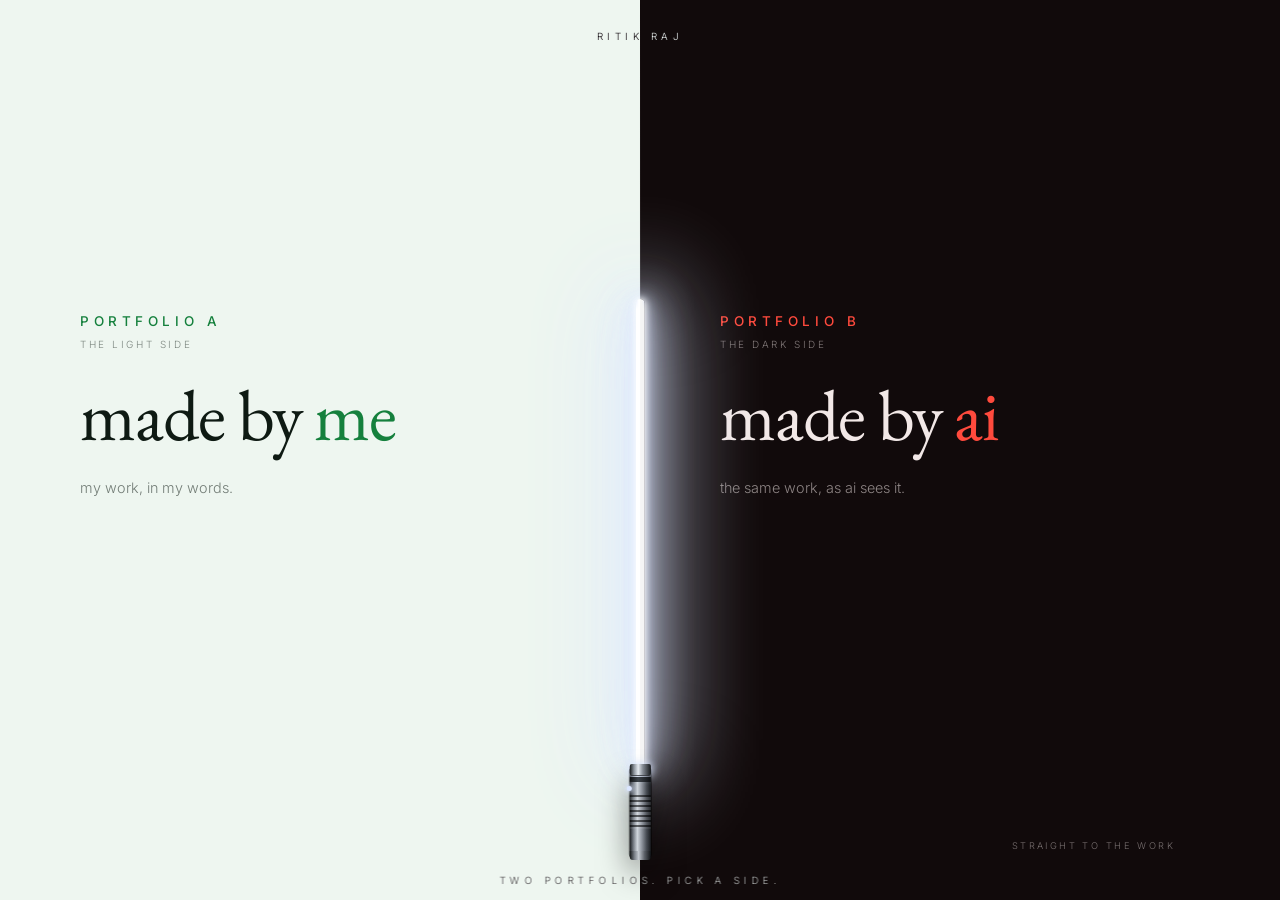
==== portfolio/index.html @ 26d96b60 "Google Analytics" ====
<!DOCTYPE html>
<html lang="en">
<head>
<meta charset="utf-8">
<meta name="viewport" content="width=device-width, initial-scale=1, viewport-fit=cover">
<script src="assets/js/analytics.js"></script>
<title>ritik raj · staff product designer</title>
<meta name="description" content="ritik raj · staff product designer. ux architect, design system expert, frontend engineer by training.">
<!-- icon and link preview. temporary artwork: replace the files in
     assets/meta/ (same names) and nothing else needs to change. og:url and
     og:image must be absolute, so change SITE below if the domain changes. -->
<link rel="icon" href="assets/meta/favicon.svg" type="image/svg+xml">
<link rel="apple-touch-icon" href="assets/meta/favicon-180.png">
<meta name="theme-color" content="#07100b">
<meta property="og:type" content="website">
<meta property="og:site_name" content="ritik raj">
<meta property="og:title" content="ritik raj · staff product designer">
<meta property="og:description" content="ritik raj · staff product designer. ux architect, design system expert, frontend engineer by training.">
<meta property="og:url" content="https://ritikraj-website.web.app/">
<meta property="og:image" content="https://ritikraj-website.web.app/assets/meta/og-image.png">
<meta property="og:image:width" content="1200">
<meta property="og:image:height" content="630">
<meta property="og:image:alt" content="two portfolios. pick a side.">
<meta name="twitter:card" content="summary_large_image">
<meta name="twitter:title" content="ritik raj · staff product designer">
<meta name="twitter:description" content="ritik raj · staff product designer. ux architect, design system expert, frontend engineer by training.">
<meta name="twitter:image" content="https://ritikraj-website.web.app/assets/meta/og-image.png">

<!-- ============================================================
     FONTS — portfolio A only. portfolio B loads its own, lazily.
       --font-hand    Caveat        (the greeting)
       --font-display EB Garamond   (headlines · old-style)
       --font-body    Inter         (everything else)
     alternates are listed in app.css § 00.
     ============================================================ -->
<link rel="preconnect" href="https://fonts.googleapis.com">
<link rel="preconnect" href="https://fonts.gstatic.com" crossorigin>
<link href="https://fonts.googleapis.com/css2?family=Caveat:wght@500;600&family=EB+Garamond:ital,wght@0,400;0,500;1,400&family=Inter:wght@300;400;500&display=swap" rel="stylesheet">

<script>
/* palette before first paint, so the page never flashes the wrong one */
try{
  var d = document.documentElement;
  var m = localStorage.getItem('rr-mode');
  if (!m) m = matchMedia('(prefers-color-scheme: light)').matches ? 'light' : 'dark';
  d.setAttribute('data-theme', 'green');
  d.setAttribute('data-mode',  m);
  /* side b keeps one preference of its own: light or dark, no palettes */
  var pb = localStorage.getItem('rr-pb-mode');
  if (!pb) pb = matchMedia('(prefers-color-scheme: dark)').matches ? 'dark' : 'light';
  d.setAttribute('data-pb', pb);
  /* arriving straight onto side b? the veil should already be b's paper */
  if ((location.hash || '').indexOf('b') === 1) d.classList.add('to-b');
}catch(e){}
</script>

<link rel="stylesheet" href="assets/css/theme.css">
<link rel="stylesheet" href="assets/css/app.css">
<link rel="stylesheet" href="assets/css/read.css">

<style>
/* ══ FIRST-PAINT VEIL ══════════════════════════════════════════════════
   Inline on purpose. An external stylesheet, however early, can still lose
   a frame to the parser — and one frame of unstyled html is exactly the
   thing an expert eye catches. This is styled before anything is fetched,
   so the first thing ever painted is the veil. Everything else loads,
   swaps fonts and mounts behind it. app.js / case.js lift it when ready.
   ═════════════════════════════════════════════════════════════════════ */
#veil{
  position:fixed; inset:0; z-index:999;
  display:grid; place-items:center;
  background:var(--ink,#07100b);
  transform:translateY(0);
  will-change:transform;
}
html.to-b #veil{background:#e9e7e0}
html.to-b[data-pb="dark"] #veil{background:#15141a}
#veil b{
  display:block; width:4.5rem; height:1px;
  background:var(--cream,#e6f1e8); opacity:0;
  transform:scaleX(.15); transform-origin:left;
  animation:veilWait 1.6s cubic-bezier(.16,1,.3,1) .22s infinite;
}
html.to-b #veil b{background:#121110}
html.to-b[data-pb="dark"] #veil b{background:#eeede8}
@keyframes veilWait{
  0%{opacity:0;transform:scaleX(.15)}
  30%{opacity:.45;transform:scaleX(1)}
  65%{opacity:.45;transform:scaleX(1)}
  100%{opacity:0;transform:scaleX(.15)}
}
#veil.is-up   {transform:translateY(-100%);transition:transform .74s cubic-bezier(.76,0,.24,1);animation:none}
#veil.is-down {transform:translateY(100%); transition:none;animation:none}
#veil.is-shut {transform:translateY(0);    transition:transform .62s cubic-bezier(.76,0,.24,1);animation:none}
/* backstop: if the script never runs, the veil still gets out of the way
   rather than leaving a reader staring at a blank screen forever */
#veil{animation:veilGiveUp .7s cubic-bezier(.76,0,.24,1) 6s forwards}
@keyframes veilGiveUp{to{transform:translateY(-100%);visibility:hidden}}
@media (prefers-reduced-motion:reduce){
  #veil b{animation:none}
  #veil.is-up,#veil.is-shut{transition-duration:1ms}
}
</style>
</head>
<body class="is-hero">

<div id="veil" aria-hidden="true"><b></b></div>

<!-- palette switcher · built by app.js → Theme -->
<div class="theme" id="theme" aria-label="colour palette"></div>

<!-- ============================================================
     HERO — the 50 / 50 door
     ============================================================ -->
<header class="hero" id="hero">

  <div class="hero__panel hero__panel--a is-paper" data-portfolio="a" role="button" tabindex="0" aria-label="Enter portfolio A: my portfolio, made by me">
    <div class="hero__veil"></div>
    <div class="hero__inner">
      <span class="hero__eyebrow"><b>portfolio a</b><i>the light side</i></span>
      <h2 class="hero__title">made by <em>me</em></h2>
      <p class="hero__note">my work, in my words.</p>
      <span class="hero__cta">
        <span class="hero__cta-label">enter</span>
        <svg class="hero__cta-arrow" viewBox="0 0 28 8" aria-hidden="true"><path d="M0 4h26M22 1l4 3-4 3" fill="none" stroke="currentColor" stroke-width="1"/></svg>
      </span>
    </div>
  </div>

  <div class="hero__panel hero__panel--b is-ink" data-portfolio="b" role="button" tabindex="0" aria-label="Enter portfolio B: my portfolio, made by AI">
    <div class="hero__veil"></div>
    <div class="hero__inner">
      <span class="hero__eyebrow"><b>portfolio b</b><i>the dark side</i></span>
      <h2 class="hero__title">made by <em>ai</em></h2>
      <p class="hero__note">the same work, as ai sees it.</p>
      <span class="hero__cta">
        <span class="hero__cta-label">enter</span>
        <svg class="hero__cta-arrow" viewBox="0 0 28 8" aria-hidden="true"><path d="M0 4h26M22 1l4 3-4 3" fill="none" stroke="currentColor" stroke-width="1"/></svg>
      </span>
    </div>
  </div>

  <div class="hero__seam" aria-hidden="true"></div>

  <!-- ── the saber ──────────────────────────────────────────────────────
       pick a side. red when you reach for the dark one, green for the light.
       to remove it: delete this block, and § 02b in app.css. nothing else
       depends on it.
       ─────────────────────────────────────────────────────────────────── -->
  <div class="saber" id="saber">
    <button class="saber__zone" id="saberZone" type="button"
            aria-label="ignite or retract the blade"></button>
    <span class="saber__rail" aria-hidden="true"></span>
    <span class="saber__blade" aria-hidden="true"></span>
    <span class="saber__hilt" aria-hidden="true">
      <i class="saber__emitter"></i>
      <i class="saber__neck"></i>
      <i class="saber__grip"></i>
      <i class="saber__switch"></i>
      <i class="saber__pommel"></i>
    </span>
  </div>
  <div class="hero__mark" aria-hidden="true">ritik raj</div>
  <div class="hero__hint" aria-hidden="true">
    <span data-hint="idle">two portfolios. pick a side.</span>
    <span data-hint="a">the one i made</span>
    <span data-hint="b">the one ai made</span>
  </div>
  <button class="hero__skip" id="heroSkip" type="button">straight to the work</button>
</header>


<!-- ============================================================
     PORTFOLIO A — the vertical stage
     every child of .stage__track is one full-height section.
     data-case="n" puts a section on the case-study timeline.
     ============================================================ -->
<main class="stage" id="portfolio-a" aria-hidden="true">

  <svg class="thread" id="thread" aria-hidden="true" xmlns="http://www.w3.org/2000/svg">
    <path class="thread__rail" id="threadRail" fill="none"/>
    <path class="thread__live" id="threadLive" fill="none"/>
    <g class="thread__stops" id="threadStops"></g>
    <g class="thread__bead" id="threadBead"><circle r="3.5"/><circle class="thread__halo" r="9"/></g>
  </svg>

  <nav class="timeline" id="timeline" aria-label="case studies"></nav>

  <!-- quiet acknowledgement when something unlocks -->
  <p class="notice" id="notice" role="status" aria-live="polite"></p>

  <div class="stage__bar">
    <button class="stage__back" id="backToHero" type="button">
      <svg viewBox="0 0 28 8" aria-hidden="true"><path d="M28 4H2M6 1L2 4l4 3" fill="none" stroke="currentColor" stroke-width="1"/></svg>
      <span>both portfolios</span>
    </button>
    <span class="stage__count"><b id="countNow">01</b><i>/</i><span id="countAll">06</span></span>
  </div>

  <div class="stage__track" id="track">

    <!-- ─────────────── 01 · INTRO ─────────────── -->
    <section class="panel panel--intro" data-label="intro" data-bubbles>
      <div class="panel__in">
        <p class="greet" data-reveal="1">hi, i am</p>
        <h1 class="name" data-reveal="2">ritik<span class="name__dot">.</span></h1>
        <p class="role" data-reveal="3">staff product designer</p>
        <p class="lede" data-reveal="4">
          the more complex the problem is, the more i love them. i am a ux architect and a
          design system expert. also a frontend engineer by training, which is the reason
          my systems survive handoff. <b>eight years</b> across b2b saas, enterprise
          platforms, marketplace and supply chain.
        </p>
        <p class="lede lede--sub" data-reveal="5">
          i bridge the gap between engineering, design, product and business.
        </p>
      </div>
      <!-- keywords drifting in the empty half. built by app.js → Bubbles -->
      <div class="bubbles" id="bubbles" aria-hidden="true"></div>

      <div class="scrollcue" data-reveal="6" aria-hidden="true">
        <span>scroll for the case studies</span>
        <i class="scrollcue__line"></i>
      </div>
    </section>

    <!-- ─────────────── 02 · FEATURED CASE STUDIES ───────────────
         Heading, then six case study cards, then the journey as a card of its own below the grid. Each card is one link:
         a tag, the problem in the serif, one short line on how it landed.
         Keep that line to one sentence and no more than one number or three.
         Below 1100px the cards are a sideways slider with a dot per card under it
         (built by app.js → Proj, one dot per card, nothing to register).
         ──────────────────────────────────────────────────── -->
    <section class="panel panel--proj" data-label="case studies">
      <div class="panel__in proj">
        <header class="proj__head">
          <span class="proj__tag" data-reveal="1">featured case studies</span>
          <h2 class="proj__title" data-reveal="2">some of my works</h2>
        </header>
        <div class="proj__grid" id="projGrid" data-reveal="3" data-scroll-x>
          <a class="proj-card" href="case/email-builder.html?v=a">
            <ul class="proj-card__tags"><li class="is-name">email builder</li><li class="is-flag">flagship</li></ul>
            <h3 class="proj-card__head">the email customization problem</h3>
            <p class="proj-card__line">75.2% adoption, a 5.4% churn-save and $2M+ in new ARR.</p>
            <span class="proj-card__go">read the case study <svg viewBox="0 0 28 8" aria-hidden="true"><path d="M0 4h26M22 1l4 3-4 3" fill="none" stroke="currentColor" stroke-width="1"/></svg></span>
          </a>
          <a class="proj-card" href="case/builder-framework.html?v=a">
            <ul class="proj-card__tags"><li class="is-name">builder framework</li></ul>
            <h3 class="proj-card__head">the every builder is its own product problem</h3>
            <p class="proj-card__line">four products now run on one interaction model.</p>
            <span class="proj-card__go">read the case study <svg viewBox="0 0 28 8" aria-hidden="true"><path d="M0 4h26M22 1l4 3-4 3" fill="none" stroke="currentColor" stroke-width="1"/></svg></span>
          </a>
          <a class="proj-card" href="case/design-system.html?v=a">
            <ul class="proj-card__tags"><li class="is-name">design system 3.0</li><li class="is-flag">flagship</li></ul>
            <h3 class="proj-card__head">the design is the bottleneck problem</h3>
            <p class="proj-card__line">under 1% detach rate, and 3.6M insertions in six months.</p>
            <span class="proj-card__go">read the case study <svg viewBox="0 0 28 8" aria-hidden="true"><path d="M0 4h26M22 1l4 3-4 3" fill="none" stroke="currentColor" stroke-width="1"/></svg></span>
          </a>
          <a class="proj-card" href="case/property-intelligence.html?v=a">
            <ul class="proj-card__tags"><li class="is-name">property intelligence</li></ul>
            <h3 class="proj-card__head">the commission nobody could see problem</h3>
            <p class="proj-card__line">agent rosters grew ~30%, at no seat cost to the owner.</p>
            <span class="proj-card__go">read the case study <svg viewBox="0 0 28 8" aria-hidden="true"><path d="M0 4h26M22 1l4 3-4 3" fill="none" stroke="currentColor" stroke-width="1"/></svg></span>
          </a>
          <a class="proj-card" href="case/final-inspection.html?v=a">
            <ul class="proj-card__tags"><li class="is-name">final inspection</li><li>fashinza</li></ul>
            <h3 class="proj-card__head">the final inspection failure problem</h3>
            <p class="proj-card__line">shipment failures fell from over 20% to about 7% in three months.</p>
            <span class="proj-card__go">read the case study <svg viewBox="0 0 28 8" aria-hidden="true"><path d="M0 4h26M22 1l4 3-4 3" fill="none" stroke="currentColor" stroke-width="1"/></svg></span>
          </a>
          <a class="proj-card" href="case/qapp.html?v=a">
            <ul class="proj-card__tags"><li class="is-name">q-app</li><li>fashinza</li></ul>
            <h3 class="proj-card__head">the defects problem that affected revenue</h3>
            <p class="proj-card__line">one tap to pass a piece, on a tablet at the line, in 100+ factories.</p>
            <span class="proj-card__go">read the case study <svg viewBox="0 0 28 8" aria-hidden="true"><path d="M0 4h26M22 1l4 3-4 3" fill="none" stroke="currentColor" stroke-width="1"/></svg></span>
          </a>
        </div>
        <div class="proj__dots" id="projDots" aria-hidden="true"></div>
        <!-- the journey: not a case study, so it sits outside the grid and the slider -->
        <a class="proj-journey" href="journey.html" data-reveal="4">
          <span class="proj-journey__tag">journey · 2018 to now</span>
          <span class="proj-journey__head">every project, including the ones that did not land</span>
          <span class="proj-journey__line">seventeen projects, three of them marked as failures on purpose.</span>
          <span class="proj-journey__go">see the journey <svg viewBox="0 0 28 8" aria-hidden="true"><path d="M0 4h26M22 1l4 3-4 3" fill="none" stroke="currentColor" stroke-width="1"/></svg></span>
        </a>
      </div>
    </section>

    <!-- ─────────────── 06 · THE PLUGIN ───────────────
         Hidden until someone has popped six bubbles on the intro. It is not a
         gimmick: the point is to say out loud that the behaviour was noticed,
         and then offer the one thing a designer reading this would actually
         want. Unlocked by app.js → Stage.unlock(). Delete the `hidden`
         attribute to work on it.
         ──────────────────────────────────────────────── -->
    <section class="panel panel--aside" data-label="the plugin" hidden>
      <div class="panel__in aside">
        <!-- two openings. [data-when="bubbles"] is the one earned by popping
             six. [data-when="plain"] is shown where there are no bubbles to
             pop (app.js → Aside, when #bubbles is display:none), and there the
             section is simply open, so it must not mention bubbles at all. -->
        <span class="aside__tag" data-when="bubbles" data-reveal="1">you popped <b id="popCount">6</b>. i was counting.</span>
        <span class="aside__tag" data-when="plain" data-reveal="1">for designers</span>
        <h2 class="aside__head" data-when="bubbles" data-reveal="2">
          enjoyed bursting <em>bubbles</em>?
        </h2>
        <h2 class="aside__head" data-when="plain" data-reveal="2">
          do you dread maintaining a <em>design system</em>?
        </h2>
        <p class="aside__line" data-when="bubbles" data-reveal="3">
          i thought you might. watching what people actually do, rather than
          taking their word for what they would do, is most of the job. it is
          also how the case studies above got written.
        </p>
        <p class="aside__line" data-when="plain" data-reveal="3">
          most designers i know do. building one is interesting for about a
          month. keeping it alive for the next two years is the actual job, and
          almost nobody plans for that part.
        </p>
        <p class="aside__line aside__line--pitch" data-reveal="4">
          so here is the one thing on this site that is for you rather than about
          me. i built something out of exactly that frustration: a figma plugin that
          builds a connected design system in one sitting. tokens, themes,
          styles, documentation and 2,991 component variants. then any part of
          it can be rebuilt on its own, which is the part everyone skips.
        </p>
        <a class="case__link" href="plugin.html" data-reveal="5">
          <span>see the plugin</span>
          <svg viewBox="0 0 28 8" aria-hidden="true"><path d="M0 4h26M22 1l4 3-4 3" fill="none" stroke="currentColor" stroke-width="1"/></svg>
        </a>
      </div>
    </section>

    <!-- ─────────────── 06b · EXPLORATIONS ───────────────
         Concept interfaces. Always in the running order, after the plugin
         section and before "want to know more".
         One screen at a time, never cropped: the list picks, the stage shows.
         While the section is on screen it moves to the next one every few
         seconds, and stops the moment someone points at it.
         Each list item is a button:
           data-full / data-small  the large and small image (…-s.webp)
           data-video / data-poster  a clip instead of an image
           data-name / data-what   the two lines of its label
         Images live in assets/img/concepts. Clicking the stage opens the viewer.
         ──────────────────────────────────────────────────── -->
    <section class="panel panel--work" data-label="explorations">
      <div class="panel__in work">
        <header class="work__head">
          <span class="work__tag" data-reveal="1">explorations</span>
          <h2 class="work__title" data-reveal="2">concept interfaces, <em>up close</em>.</h2>
        </header>
        <div class="work__body">
          <ol class="work__list" data-reveal="3" data-scroll-x>
          <li><button class="work__item is-on" type="button" data-full="assets/img/concepts/fello-dashboard.webp" data-small="assets/img/concepts/fello-dashboard-s.webp" data-name="fello" data-what="home dashboard">
            <span class="work__n">01</span>
            <span class="work__t"><b>fello</b><i>home dashboard</i></span>
            <span class="work__bar" aria-hidden="true"><i></i></span>
          </button></li>
          <li><button class="work__item" type="button" data-video="assets/img/concepts/email-builder-drag.mp4" data-poster="assets/img/concepts/email-builder-drag-poster.webp" data-name="email builder" data-what="drag and drop">
            <span class="work__n">02</span>
            <span class="work__t"><b>email builder</b><i>drag and drop</i></span>
            <span class="work__bar" aria-hidden="true"><i></i></span>
          </button></li>
          <li><button class="work__item" type="button" data-full="assets/img/concepts/workflows.webp" data-small="assets/img/concepts/workflows-s.webp" data-name="workflows" data-what="automation canvas">
            <span class="work__n">03</span>
            <span class="work__t"><b>workflows</b><i>automation canvas</i></span>
            <span class="work__bar" aria-hidden="true"><i></i></span>
          </button></li>
          <li><button class="work__item" type="button" data-full="assets/img/concepts/email-builder-ai.webp" data-small="assets/img/concepts/email-builder-ai-s.webp" data-name="email builder" data-what="edit with ai">
            <span class="work__n">04</span>
            <span class="work__t"><b>email builder</b><i>edit with ai</i></span>
            <span class="work__bar" aria-hidden="true"><i></i></span>
          </button></li>
          <li><button class="work__item" type="button" data-full="assets/img/concepts/direction-shipments.webp" data-small="assets/img/concepts/direction-shipments-s.webp" data-name="direction" data-what="shipments">
            <span class="work__n">05</span>
            <span class="work__t"><b>direction</b><i>shipments</i></span>
            <span class="work__bar" aria-hidden="true"><i></i></span>
          </button></li>
          <li><button class="work__item" type="button" data-full="assets/img/concepts/direction-tasks.webp" data-small="assets/img/concepts/direction-tasks-s.webp" data-name="direction" data-what="task detail">
            <span class="work__n">06</span>
            <span class="work__t"><b>direction</b><i>task detail</i></span>
            <span class="work__bar" aria-hidden="true"><i></i></span>
          </button></li>
          <li><button class="work__item" type="button" data-full="assets/img/concepts/resto.webp" data-small="assets/img/concepts/resto-s.webp" data-name="resto" data-what="api testing">
            <span class="work__n">07</span>
            <span class="work__t"><b>resto</b><i>api testing</i></span>
            <span class="work__bar" aria-hidden="true"><i></i></span>
          </button></li>
          <li><button class="work__item" type="button" data-full="assets/img/concepts/ipsator-website.webp" data-small="assets/img/concepts/ipsator-website-s.webp" data-name="ipsator" data-what="website">
            <span class="work__n">08</span>
            <span class="work__t"><b>ipsator</b><i>website</i></span>
            <span class="work__bar" aria-hidden="true"><i></i></span>
          </button></li>
          </ol>
          <figure class="work__stage" data-reveal="3">
            <button class="work__screen" type="button" aria-label="open larger">
              <span class="work__mat" aria-hidden="true" style="background-image:url(assets/img/concepts/fello-dashboard-s.webp)"></span>
              <img class="work__img" src="assets/img/concepts/fello-dashboard-s.webp" srcset="assets/img/concepts/fello-dashboard-s.webp 960w, assets/img/concepts/fello-dashboard.webp 2000w" sizes="(max-width:768px) 60vw, 55vw" alt="fello, home dashboard" decoding="async">
              <video class="work__vid" muted loop playsinline preload="none" hidden></video>
            </button>
            <figcaption class="work__meta">
              <span class="work__count"><b>01</b> / 08</span>
              <span class="work__hint">click to open larger</span>
            </figcaption>
          </figure>
        </div>
      </div>
    </section>

    <!-- ─────────────── 07 · WANT TO KNOW MORE ───────────────
         Always the section before the footer. If the plugin section has been
         unlocked it slots in above this one on its own, because the running
         order is read from the DOM.
         ──────────────────────────────────────────────────── -->
    <section class="panel panel--more" data-label="more">
      <div class="panel__in more">
        <span class="more__tag" data-reveal="1">want to know more?</span>
        <h2 class="more__head" data-reveal="2">elsewhere, <em>on the record</em>.</h2>

        <nav class="more__grid" data-reveal="3" aria-label="more about ritik">
          <a class="more__card" href="https://dribbble.com/ritik-raj" target="_blank" rel="noopener">
            <span class="more__name">dribbble</span>
            <span class="more__desc">shots and visual work</span>
            <span class="more__go more__go--out">↗</span>
          </a>
          <a class="more__card" href="https://medium.com/@ritikraj559" target="_blank" rel="noopener">
            <span class="more__name">medium</span>
            <span class="more__desc">writing</span>
            <span class="more__go more__go--out">↗</span>
          </a>
          <a class="more__card" href="https://www.linkedin.com/in/ritik-raj/" target="_blank" rel="noopener">
            <span class="more__name">linkedin</span>
            <span class="more__desc">the formal version</span>
            <span class="more__go more__go--out">↗</span>
          </a>
        </nav>
      </div>
    </section>

    <!-- ─────────────── 08 · ABOUT + FOOTER ─────────────── -->
    <section class="panel panel--end" data-label="about">
      <div class="panel__in end">

        <div class="end__top">
          <div class="end__lead">
            <span class="end__tag" data-reveal="1">who i am</span>
            <h2 class="end__head" data-reveal="2">an <em>engineer-designer</em>.</h2>
            <p class="end__copy" data-reveal="3">
              waiting for briefs isn't really my style. i do my own research and find the
              problem before it arrives. off the clock i've been building fictional
              worlds since 2015, cosmology before chapter one. architecture first,
              surface second. same instinct, different medium.
            </p>
            <p class="end__quote" data-reveal="4">“creativity needs a discipline or else it withers.”</p>
          </div>

          <ul class="creed" data-reveal="3" data-scroll-x>
            <li><b>an appetite for complexity</b><span>the messier the workflow, the more i want it.</span></li>
            <li><b>one level below the brief</b><span>the stated problem is rarely the real one.</span></li>
            <li><b>the architect</b><span>i solve ux problems as generic frameworks.</span></li>
            <li><b>outcomes over output</b><span>design moves numbers, or it's decoration.</span></li>
          </ul>
        </div>

        <div class="end__cta" data-reveal="5">
          <p>working on something complex? systems, scale, architecture. let's talk.</p>
        </div>

        <footer class="end__foot" data-reveal="6">
          <span>© 2026 · ritik raj</span>
          <nav class="end__links">
            <a href="https://www.linkedin.com/in/ritik-raj/" target="_blank" rel="noopener">linkedin</a>
            <a href="mailto:ritikraj559@gmail.com">email</a>
          </nav>
          <span class="end__built">designed and built with 💜</span>
        </footer>

      </div>
    </section>

  </div><!-- /.stage__track -->
</main>


<!-- ============================================================
     PORTFOLIO B — "THE READ"
     a horizontal dossier. nothing here shares a class, a font, a
     colour or a curve with portfolio A. styles: assets/css/read.css
     behaviour: assets/js/read.js
     ============================================================ -->
<main class="pb" id="portfolio-b" aria-hidden="true">

  <div class="pb__grid" id="pbGrid" aria-hidden="true"></div>

  <header class="pb__head">
    <button class="pb__exit" id="pbExit" type="button">
      <span class="pb__exit-glyph">←</span><span>both portfolios</span>
    </button>
    <p class="pb__stamp">the read<i>/</i>an assessment of ritik raj<i>/</i>by claude</p>
    <div class="pb__right">
      <p class="pb__readout"><span id="pbReadout">subject</span><b class="pb__caret"></b></p>
      <button class="pb__mode" id="pbMode" type="button" aria-label="light or dark">
        <svg viewBox="0 0 16 16" aria-hidden="true">
          <circle cx="8" cy="8" r="5.4"/>
          <path d="M8 2.6a5.4 5.4 0 0 0 0 10.8z" fill="currentColor" stroke="none"/>
        </svg>
      </button>
    </div>
  </header>

  <div class="pb__strip" id="pbStrip">

    <!-- ─── 00 · SUBJECT ─── -->
    <article class="pb-card pb-card--open" data-rail="subject">
      <div class="pb-sheet"><div class="pb-sheet__body">
      <div class="pb-open">
        <p class="pb-kicker" data-in>the dark side · unedited</p>
        <h2 class="pb-open__head" data-in>
          i was handed four thousand words about ritik raj.<br>
          <span class="pb-mark">here is what i actually think.</span>
        </h2>
        <p class="pb-open__sub" data-in>
          the facts on this side are his. the reading is mine. he handed over the
          document, stepped back, and did not get to edit what came out.
        </p>
        <dl class="pb-spec" data-in>
          <div><dt>subject</dt><dd>ritik raj</dd></div>
          <div><dt>discipline</dt><dd>staff product designer</dd></div>
          <div><dt>years</dt><dd>08</dd></div>
          <div><dt>trained as</dt><dd>frontend engineer</dd></div>
          <div><dt>based</dt><dd>delhi ncr · ist</dd></div>
          <div><dt>reads as</dt><dd>problem solver · architect</dd></div>
        </dl>
        <p class="pb-open__nav" data-in>scroll, drag or use <kbd>←</kbd><kbd>→</kbd></p>
      </div>
      </div></div>
    </article>

    <!-- ─── 01 · THE PATTERN ─── -->
    <article class="pb-card pb-card--pattern" data-rail="the pattern">
      <div class="pb-sheet"><div class="pb-sheet__body">
      <div class="pb-pattern">
        <div class="pb-pattern__lead">
          <p class="pb-kicker" data-in>finding 01</p>
          <h2 class="pb-h" data-in>he answers a different<br>question than the one<br>he was asked.</h2>
          <p class="pb-body" data-in>
            it happens on every project in the file, and it is the single most
            transferable thing about him. the brief arrives, he takes it one level down,
            and the real problem turns out to live somewhere the brief never looked.
          </p>
        </div>
        <ul class="pb-swap" data-in>
          <li>
            <span class="pb-swap__brief">“we need a better email builder”</span>
            <span class="pb-swap__arrow">what it actually was ↓</span>
            <span class="pb-swap__real">you need a shared framework</span>
          </li>
          <li>
            <span class="pb-swap__brief">“owners can't see lost commission”</span>
            <span class="pb-swap__arrow">what it actually was ↓</span>
            <span class="pb-swap__real">your own pricing guarantees the data is missing</span>
          </li>
          <li>
            <span class="pb-swap__brief">“we need a design system”</span>
            <span class="pb-swap__arrow">what it actually was ↓</span>
            <span class="pb-swap__real">you need to decide what the company is first</span>
          </li>
        </ul>
      </div>
      </div></div>
    </article>

    <!-- ─── 02 · OBSERVATION 01 ─── -->
    <article class="pb-card pb-card--obs" data-obs="1" data-rail="email builder">
      <div class="pb-sheet"><div class="pb-sheet__body">
      <span class="pb-obs__num" aria-hidden="true">01</span>
      <div class="pb-obs">
        <div class="pb-obs__head">
          <p class="pb-kicker" data-in>observation 01</p>
          <h2 class="pb-h pb-h--obs" data-in>email builder</h2>
          <p class="pb-verdict" data-in>0 → 1 · research-led</p>
        </div>
        <div class="pb-obs__cols">
          <div class="pb-block" data-in>
            <p class="pb-block__label">the brief</p>
            <p class="pb-block__text">build a better email builder.</p>
          </div>
          <div class="pb-block" data-in>
            <p class="pb-block__label">what he did</p>
            <p class="pb-block__text">
              spent twelve months collecting 530+ signals out of support, sales and
              product usage, compressed them into four structural themes, and went
              proposal-to-launch in ten weeks.
            </p>
          </div>
          <div class="pb-block pb-block--read" data-in>
            <p class="pb-block__label">the read</p>
            <p class="pb-block__text">
              the impressive part is not the adoption number. it is the failure analysis
              he published beside it, separating a ux failure inside the builder from an
              activation failure outside it. two problems that look identical in the
              aggregate and need opposite fixes. most people stop at the number that
              flatters them.
            </p>
          </div>
        </div>
        <ul class="pb-metrics" data-in>
          <li><b data-count="75.2" data-suffix="%">75.2%</b><span>adoption</span></li>
          <li><b data-count="3000" data-prefix="~" data-format="k">~3,000</b><span>accounts</span></li>
          <li><b data-count="5.4" data-suffix="%">5.4%</b><span>churn-save</span></li>
          <li><b data-count="2" data-prefix="$" data-suffix="M+">$2M+</b><span>attributable arr</span></li>
        </ul>
        <a class="pb-obs__link" href="case/email-builder.html?v=b" data-in><span>the full read on this one</span><em>↗</em></a>
      </div>
      </div></div>
    </article>

    <!-- ─── 03 · OBSERVATION 02 ─── -->
    <article class="pb-card pb-card--obs" data-obs="2" data-rail="builder framework">
      <div class="pb-sheet"><div class="pb-sheet__body">
      <span class="pb-obs__num" aria-hidden="true">02</span>
      <div class="pb-obs">
        <div class="pb-obs__head">
          <p class="pb-kicker" data-in>observation 02</p>
          <h2 class="pb-h pb-h--obs" data-in>builder framework</h2>
          <p class="pb-verdict" data-in>architecture · political timing</p>
        </div>
        <div class="pb-obs__cols">
          <div class="pb-block" data-in>
            <p class="pb-block__label">the brief</p>
            <p class="pb-block__text">fix the email builder.</p>
          </div>
          <div class="pb-block" data-in>
            <p class="pb-block__label">what he did</p>
            <p class="pb-block__text">
              refused it. three tiers: base blocks, shared widgets, product-specific
              widgets. four products now run one interaction model instead of four, and
              he held architect, reviewer and owner at the same time.
            </p>
          </div>
          <div class="pb-block pb-block--read" data-in>
            <p class="pb-block__label">the read</p>
            <p class="pb-block__text">
              the part he underplays is the timing. he proposed it the week after design
              system 3.0 shipped, when institutional trust in system-led design was the
              highest it would ever be. that is not luck, that is politics, and he is
              unusually willing to say so out loud.
            </p>
          </div>
        </div>
        <ul class="pb-metrics" data-in>
          <li><b data-count="4">4</b><span>products</span></li>
          <li><b data-count="1">1</b><span>interaction model</span></li>
          <li><b data-count="3">3</b><span>tiers</span></li>
          <li><b data-count="3">3</b><span>roles held at once</span></li>
        </ul>
        <a class="pb-obs__link" href="case/builder-framework.html?v=b" data-in><span>the full read on this one</span><em>↗</em></a>
      </div>
      </div></div>
    </article>

    <!-- ─── 04 · OBSERVATION 03 ─── -->
    <article class="pb-card pb-card--obs" data-obs="3" data-rail="design system 3.0">
      <div class="pb-sheet"><div class="pb-sheet__body">
      <span class="pb-obs__num" aria-hidden="true">03</span>
      <div class="pb-obs">
        <div class="pb-obs__head">
          <p class="pb-kicker" data-in>observation 03</p>
          <h2 class="pb-h pb-h--obs" data-in>design system 3.0</h2>
          <p class="pb-verdict" data-in>flagship · a sequencing bet</p>
        </div>
        <div class="pb-obs__cols">
          <div class="pb-block" data-in>
            <p class="pb-block__label">the brief</p>
            <p class="pb-block__text">we need a design system.</p>
          </div>
          <div class="pb-block" data-in>
            <p class="pb-block__label">what he did</p>
            <p class="pb-block__text">
              token architecture in figma variables, 120+ coded components against 1,000+
              figma components, multi-theme, multi-context, wcag 2.1 aa, benchmarked
              against atlassian, polaris, lightning and spectrum.
            </p>
          </div>
          <div class="pb-block pb-block--read" data-in>
            <p class="pb-block__label">the read</p>
            <p class="pb-block__text">
              the bet was sequencing. every component was engineered to hold ai before
              engineering wrote a line of it: variants on cards, loaders and graphs,
              headers tested with and without. he says a design system is 80% thinking
              and 20% figma. a detach rate under one percent is what that sentence looks
              like when it is true.
            </p>
          </div>
        </div>
        <ul class="pb-metrics" data-in>
          <li><b data-count="1" data-prefix="&lt;" data-suffix="%">&lt;1%</b><span>detach rate</span></li>
          <li><b data-count="120" data-suffix="+">120+</b><span>coded components</span></li>
          <li><b data-count="1000" data-suffix="+" data-format="k">1,000+</b><span>figma components</span></li>
          <li><b data-count="30" data-prefix="~" data-suffix="%">~30%</b><span>faster delivery</span></li>
        </ul>
        <a class="pb-obs__link" href="case/design-system.html?v=b" data-in><span>the full read on this one</span><em>↗</em></a>
      </div>
      </div></div>
    </article>

    <!-- ─── 05 · OBSERVATION 04 ─── -->
    <article class="pb-card pb-card--obs" data-obs="4" data-rail="property intelligence">
      <div class="pb-sheet"><div class="pb-sheet__body">
      <span class="pb-obs__num" aria-hidden="true">04</span>
      <div class="pb-obs">
        <div class="pb-obs__head">
          <p class="pb-kicker" data-in>observation 04</p>
          <h2 class="pb-h pb-h--obs" data-in>property intelligence</h2>
          <p class="pb-verdict" data-in>smallest · sharpest</p>
        </div>
        <div class="pb-obs__cols">
          <div class="pb-block" data-in>
            <p class="pb-block__label">the brief</p>
            <p class="pb-block__text">owners can't see the commission they are legally owed.</p>
          </div>
          <div class="pb-block" data-in>
            <p class="pb-block__label">what he did</p>
            <p class="pb-block__text">
              diagnosed the blocker as the company's own per-seat pricing, then invented a
              user class called <i>suspended</i>: no seat cost, no permissions, no access.
              a user type whose entire purpose is to not be a user.
            </p>
          </div>
          <div class="pb-block pb-block--read" data-in>
            <p class="pb-block__label">the read</p>
            <p class="pb-block__text">
              two details tell you who he is. he tested “inactive”, found it read wrong to
              people who live in slack, and shipped “suspended” instead. and he refused to
              call any of it ai, because it wasn't. two to three weeks, solo, and it is the
              cleanest piece of product thinking in the file.
            </p>
          </div>
        </div>
        <ul class="pb-metrics" data-in>
          <li><b data-count="30" data-prefix="~" data-suffix="%">~30%</b><span>agent db growth</span></li>
          <li><b data-count="3" data-prefix="2–">2–3</b><span>weeks, solo</span></li>
          <li><b data-count="1">1</b><span>new user class</span></li>
          <li><b data-count="0">0</b><span>seats it costs</span></li>
        </ul>
        <a class="pb-obs__link" href="case/property-intelligence.html?v=b" data-in><span>the full read on this one</span><em>↗</em></a>
      </div>
      </div></div>
    </article>

    <!-- ─── OBSERVATION 05 ─── -->
    <article class="pb-card pb-card--obs" data-obs="5" data-rail="final inspection">
      <div class="pb-sheet"><div class="pb-sheet__body">
      <span class="pb-obs__num" aria-hidden="true">05</span>
      <div class="pb-obs">
        <div class="pb-obs__head">
          <p class="pb-kicker" data-in>observation 05</p>
          <h2 class="pb-h pb-h--obs" data-in>final inspection</h2>
          <p class="pb-verdict" data-in>the gate · evidence over trust</p>
        </div>
        <div class="pb-obs__cols">
          <div class="pb-block" data-in>
            <p class="pb-block__label">the brief</p>
            <p class="pb-block__text">digitise final inspection, where one pass or fail decides a whole shipment.</p>
          </div>
          <div class="pb-block" data-in>
            <p class="pb-block__label">what he did</p>
            <p class="pb-block__text">made the audit the report: aql built in, photos on every audit, a generated pdf that closes the plan step on its own. offline first, five languages.</p>
          </div>
          <div class="pb-block pb-block--read" data-in>
            <p class="pb-block__label">the read</p>
            <p class="pb-block__text">he could not choose who inspects, so he designed the record instead. and the reason the report writes itself is a failure of his own he kept on the timeline: a fifteen-minute report nobody would fill in.</p>
          </div>
        </div>
        <ul class="pb-metrics" data-in><li><b>20%+ → 7%</b><span>shipment failures</span></li><li><b>10–20</b><span>orders in the sample</span></li><li><b>100+</b><span>factories</span></li><li><b>5</b><span>languages</span></li></ul>
        <a class="pb-obs__link" href="case/final-inspection.html?v=b" data-in><span>the full read on this one</span><em>↗</em></a>
      </div>
      </div></div>
    </article>

    <!-- ─── OBSERVATION 06 ─── -->
    <article class="pb-card pb-card--obs" data-obs="6" data-rail="q-app">
      <div class="pb-sheet"><div class="pb-sheet__body">
      <span class="pb-obs__num" aria-hidden="true">06</span>
      <div class="pb-obs">
        <div class="pb-obs__head">
          <p class="pb-kicker" data-in>observation 06</p>
          <h2 class="pb-h pb-h--obs" data-in>q-app</h2>
          <p class="pb-verdict" data-in>prevention · designed from the floor</p>
        </div>
        <div class="pb-obs__cols">
          <div class="pb-block" data-in>
            <p class="pb-block__label">the brief</p>
            <p class="pb-block__text">catch defects before the shipment, on the stitching line.</p>
          </div>
          <div class="pb-block" data-in>
            <p class="pb-block__label">what he did</p>
            <p class="pb-block__text">a tablet on a stand, because both hands are on the cloth. one tap to pass, a piece number to reject or alter, three states instead of two, and the day on the factory tv.</p>
          </div>
          <div class="pb-block pb-block--read" data-in>
            <p class="pb-block__label">the read</p>
            <p class="pb-block__text">this is the answer to “has he met a user”. every decision fits a body at a workstation. the outcome is a remembered range, 30 to 40% fewer workmanship defects, and he labels it as one.</p>
          </div>
        </div>
        <ul class="pb-metrics" data-in><li><b>30–40%</b><span>fewer defects, recalled</span></li><li><b>1</b><span>tap to pass</span></li><li><b>up to 40</b><span>lines a factory</span></li><li><b>5</b><span>languages</span></li></ul>
        <a class="pb-obs__link" href="case/qapp.html?v=b" data-in><span>the full read on this one</span><em>↗</em></a>
      </div>
      </div></div>
    </article>

    <!-- ─── 06 · THE TELL ─── -->
    <article class="pb-card pb-card--tell" data-rail="the tell">
      <div class="pb-sheet"><div class="pb-sheet__body">
      <div class="pb-tell">
        <div class="pb-tell__lead">
          <p class="pb-kicker" data-in>finding 02</p>
          <h2 class="pb-h" data-in>the tell is what<br>he builds when<br>nobody is grading him.</h2>
          <p class="pb-body" data-in>
            the professional record is legible from the outside. this part is not, and it
            is where the pattern stops being a work habit and starts being a personality.
          </p>
        </div>
        <ol class="pb-exhibits" data-in>
          <li>
            <span class="pb-exhibits__i">a</span>
            <p><b>worldbuilding since 2015,</b> with the cosmology written before
            chapter one. the same order he works in: the system first, the surface
            after it.</p>
          </li>
          <li>
            <span class="pb-exhibits__i">b</span>
            <p><b>a 2021 ninja 650</b> he will spend money on without negotiating with
            himself, and an argument about what ethanol-blended fuel does to a bike that
            sits idle, worked out from first principles rather than read somewhere. he
            distrusts sources. he tests things.</p>
          </li>
          <li>
            <span class="pb-exhibits__i">c</span>
            <p><b>a figma plugin</b> that builds a complete design system in one sitting:
            756 connected variables, 2,991 component variants, documentation included.
            he is shipping the thing his own job made him wish existed, which is the
            shortest description of him on this page.</p>
          </li>
        </ol>
      </div>
      </div></div>
    </article>

    <!-- ─── 06b · THE CASE AGAINST ───
         every point is drawn from what he published himself. not softened,
         and not approved by the subject. same layout as the tell. -->
    <article class="pb-card pb-card--against" data-rail="the case against">
      <div class="pb-sheet"><div class="pb-sheet__body">
      <div class="pb-tell">
        <div class="pb-tell__lead">
          <p class="pb-kicker" data-in>finding 03</p>
          <h2 class="pb-h" data-in>the case<br>against hiring<br>him.</h2>
          <p class="pb-body" data-in>
            a read that only argues for him is an advert. these are the questions i would
            put to him in an interview, and every one of them comes from his own site.
          </p>
        </div>
        <ol class="pb-exhibits" data-in>
          <li>
            <span class="pb-exhibits__i">a</span>
            <p><b>the strongest numbers and the strongest users live in different
            companies.</b> fello has the measured funnels. fashinza has the factory floors,
            and runs on a sample of 10 to 20 orders and a range he remembers. neither
            half proves both.</p>
          </li>
          <li>
            <span class="pb-exhibits__i">b</span>
            <p><b>no mobile or consumer depth.</b> the work here is b2b web tools. for a
            consumer or mobile-first role, the evidence on this site is thin.</p>
          </li>
          <li>
            <span class="pb-exhibits__i">c</span>
            <p><b>the biggest numbers are the softest.</b> attributable arr is a modelled
            figure in every company that reports one, and his before-and-after chart has
            no unit on its axis. the detach rate and the funnels are the numbers to trust.</p>
          </li>
          <li>
            <span class="pb-exhibits__i">d</span>
            <p><b>his systems depend on him.</b> the framework held because he was
            architect, reviewer and owner at once, and he says so. what happens to it
            after he leaves is not on this site. ask.</p>
          </li>
          <li>
            <span class="pb-exhibits__i">e</span>
            <p><b>the strength has a cost.</b> solving one level below the brief is why
            the framework exists. it is also why side projects multiply. ask him how he
            decides something is finished.</p>
          </li>
        </ol>
      </div>
      </div></div>
    </article>

    <!-- ─── 07 · VERDICT ─── -->
    <article class="pb-card pb-card--end" data-rail="verdict">
      <div class="pb-sheet"><div class="pb-sheet__body">
      <div class="pb-end">
        <p class="pb-kicker" data-in>verdict</p>
        <h2 class="pb-end__head" data-in>
          a design leader who can ship the front end, which is rare.
          <span class="pb-mark">and who tells you what didn't work before you find it,</span>
          which is rarer.
        </h2>
        <p class="pb-end__caveat" data-in>
          the evidence for the second half is on his own timeline: three projects
          marked as not landing, and left in on purpose.
        </p>
        <p class="pb-end__caveat" data-in>
          one disclosure, since it matters. i also typed the other side, from his
          structure and in his words. so this is a second opinion from someone who
          had already read everything, not a neutral one. start with his.
        </p>
        <div class="pb-end__contact" data-in>
          <a class="pb-end__mail" href="mailto:ritikraj559@gmail.com">ritikraj559@gmail.com</a>
          <div class="pb-end__links">
            <a href="https://www.linkedin.com/in/ritik-raj/" target="_blank" rel="noopener">linkedin ↗</a>
            <a href="journey.html">his timeline ↗</a>
            <a href="https://ritikraj.in" target="_blank" rel="noopener">ritikraj.in ↗</a>
            <a href="#" data-portfolio-switch="a">portfolio a ↗</a>
          </div>
        </div>
        <p class="pb-end__foot" data-in>
          <span>© 2026 ritik raj</span>
          <span>assessment generated from a 4,000-word brief · not approved by the subject</span>
        </p>
      </div>
      </div></div>
    </article>

  </div><!-- /.pb__strip -->

  <nav class="pb__rail" id="pbRail" aria-label="sections"></nav>
</main>


<!-- the concept viewer · built for .panel--work, driven by app.js → Viewer -->
<div class="viewer" id="viewer" role="dialog" aria-modal="true" aria-label="concept viewer" aria-hidden="true" tabindex="-1">
  <button class="viewer__close" type="button" data-close>close</button>
  <figure class="viewer__stage" data-close>
    <img class="viewer__img" alt="">
    <video class="viewer__video" muted loop playsinline></video>
  </figure>
  <div class="viewer__bar">
    <span class="viewer__count"><b>01</b> / 08</span>
    <span class="viewer__cap"><b></b><i></i></span>
    <span class="viewer__nav">
      <button type="button" data-step="-1" aria-label="previous"><svg viewBox="0 0 28 8" aria-hidden="true"><path d="M28 4H2M6 1L2 4l4 3" fill="none" stroke="currentColor" stroke-width="1"/></svg></button>
      <button type="button" data-step="1" aria-label="next"><svg viewBox="0 0 28 8" aria-hidden="true"><path d="M0 4h26M22 1l4 3-4 3" fill="none" stroke="currentColor" stroke-width="1"/></svg></button>
    </span>
  </div>
</div>

<div class="curtain" id="curtain" aria-hidden="true"></div>

<script src="https://code.jquery.com/jquery-3.7.1.min.js" integrity="sha256-/JqT3SQfawRcv/BIHPThkBvs0OEvtFFmqPF/lYI/Cxo=" crossorigin="anonymous"></script>
<script src="assets/js/app.js"></script>
<script src="assets/js/read.js"></script>
</body>
</html>
---- portfolio/assets/css/theme.css ----
/* ==========================================================================
   PORTFOLIO A · PALETTES
   Four palettes, each with a dark and a light rendition. Every colour in
   portfolio A and in the ?v=a case pages comes from here. Portfolio B has
   its own world and is deliberately untouched by any of this.

   To add a fifth: copy a block, change the seven colours, then add one line
   to PALETTES in app.js. Nothing else knows the names.
   ========================================================================== */

/* ── GREEN · portfolio a, fixed ─────────────────────────────────────────────
   the light side. portfolio a is always this palette: the picker is hidden
   and app.js ignores any stored choice (Theme.FIXED). the other palettes stay
   defined below so the picker can come back by flipping one constant.       */
:root,
[data-theme="green"]{
  --ink:#07100b; --ink-2:#0c1711;
  --paper:#eaf3ec; --paper-2:#d9e9dd;
  --cream:#e6f1e8;
  --cream-dim:rgba(230,241,232,.58);
  --cream-faint:rgba(230,241,232,.15);
  --gold:#43e08a;                        /* the accent. named gold for history */
  --gold-soft:rgba(67,224,138,.3);
  --gold-half:rgba(67,224,138,.5);
  --gold-glow:rgba(67,224,138,.15);
  --accent-deep:#15803d;
  --veil-light:rgba(7,16,11,.07);
  --plate-a:rgba(230,241,232,.05);
  --plate-b:rgba(67,224,138,.06);

  /* the door. a is the paper panel and takes the green; b is the ink panel
     and takes b's red, because b has its own world and the door previews
     both. absent from the light block below: the door never inverts.    */
  --hero-dark:#110a0b; --hero-light:#eef6f0;
  --hero-fg-dark:#f2e8e7; --hero-fg-light:#0e1a13;
  --hero-accent:#ff4a3d; --hero-accent-light:#15803d;
  --hero-glow:rgba(255,74,61,.17); --hero-line:rgba(150,150,150,.45);
}
:root[data-mode="light"],
[data-theme="green"][data-mode="light"]{
  --ink:#f2f8f3; --ink-2:#e5f0e8;
  --paper:#0b1a11; --paper-2:#12281a;
  --cream:#0c1a12;
  --cream-dim:rgba(12,26,18,.66);
  --cream-faint:rgba(12,26,18,.14);
  --gold:#15803d;
  --gold-soft:rgba(21,128,61,.26);
  --gold-half:rgba(21,128,61,.5);
  --gold-glow:rgba(21,128,61,.1);
  --accent-deep:#7ee2a8;
  --veil-light:rgba(242,248,243,.14);
  --plate-a:rgba(12,26,18,.05);
  --plate-b:rgba(21,128,61,.07);
}

/* ── RED ────────────────────────────────────────────────────────────────── */
[data-theme="red"]{
  --ink:#100708; --ink-2:#180c0d;
  --paper:#f9eae8; --paper-2:#f1dbd8;
  --cream:#f4e6e4;
  --cream-dim:rgba(244,230,228,.58);
  --cream-faint:rgba(244,230,228,.15);
  --gold:#ff5147;
  --gold-soft:rgba(255,81,71,.3);
  --gold-half:rgba(255,81,71,.5);
  --gold-glow:rgba(255,81,71,.16);
  --accent-deep:#a8201a;
  --veil-light:rgba(16,7,8,.07);
  --plate-a:rgba(244,230,228,.05);
  --plate-b:rgba(255,81,71,.06);
  /* the door never inverts. "pick a side" only means something while side A
     is dark and side B is light, so these seven are deliberately absent from
     every [data-mode="light"] block below. */
  --hero-dark:#100708; --hero-light:#f9eae8;
  --hero-fg-dark:#f4e6e4; --hero-fg-light:#1c0c0a;
  --hero-accent:#ff5147; --hero-accent-light:#a8201a;
  --hero-glow:rgba(255,81,71,.17); --hero-line:rgba(255,81,71,.5);
}
[data-theme="red"][data-mode="light"]{
  --ink:#fdf2f0; --ink-2:#f7e4e1;
  --paper:#1a0a09; --paper-2:#281311;
  --cream:#1c0c0a;
  --cream-dim:rgba(28,12,10,.66);
  --cream-faint:rgba(28,12,10,.14);
  --gold:#c42d22;
  --gold-soft:rgba(196,45,34,.26);
  --gold-half:rgba(196,45,34,.5);
  --gold-glow:rgba(196,45,34,.1);
  --accent-deep:#ffa199;
  --veil-light:rgba(253,242,240,.14);
  --plate-a:rgba(28,12,10,.05);
  --plate-b:rgba(196,45,34,.07);
}

/* ── ORCHID ─────────────────────────────────────────────────────────────── */
[data-theme="orchid"]{
  --ink:#0c0812; --ink-2:#130d1c;
  --paper:#efeaf7; --paper-2:#e3daf0;
  --cream:#ece6f5;
  --cream-dim:rgba(236,230,245,.58);
  --cream-faint:rgba(236,230,245,.15);
  --gold:#b283ee;                        /* the accent. named gold for history */
  --gold-soft:rgba(178,131,238,.34);
  --gold-half:rgba(178,131,238,.55);
  --gold-glow:rgba(178,131,238,.17);
  --accent-deep:#5f2fa8;                 /* accent on a light ground */
  --veil-light:rgba(12,8,18,.07);
  --plate-a:rgba(236,230,245,.05);
  --plate-b:rgba(178,131,238,.06);
  /* the door never inverts. "pick a side" only means something while side A
     is dark and side B is light, so these seven are deliberately absent from
     every [data-mode="light"] block below. */
  --hero-dark:#0c0812; --hero-light:#efeaf7;
  --hero-fg-dark:#ece6f5; --hero-fg-light:#181022;
  --hero-accent:#b283ee; --hero-accent-light:#5f2fa8;
  --hero-glow:rgba(178,131,238,.17); --hero-line:rgba(178,131,238,.5);
}
[data-theme="orchid"][data-mode="light"]{
  --ink:#f5f1fb; --ink-2:#ebe4f6;
  --paper:#16101f; --paper-2:#221730;
  --cream:#181022;
  --cream-dim:rgba(24,16,34,.66);
  --cream-faint:rgba(24,16,34,.14);
  --gold:#6d3fb5;
  --gold-soft:rgba(109,63,181,.28);
  --gold-half:rgba(109,63,181,.5);
  --gold-glow:rgba(109,63,181,.1);
  --accent-deep:#c9aef0;
  --veil-light:rgba(245,241,251,.14);
  --plate-a:rgba(24,16,34,.05);
  --plate-b:rgba(109,63,181,.07);
}

/* ── MAGENTA ────────────────────────────────────────────────────────────── */
[data-theme="magenta"]{
  --ink:#120810; --ink-2:#1a0c17;
  --paper:#f7eaf1; --paper-2:#efdae6;
  --cream:#f4e7ef;
  --cream-dim:rgba(244,231,239,.58);
  --cream-faint:rgba(244,231,239,.15);
  --gold:#ff5b9e;
  --gold-soft:rgba(255,91,158,.32);
  --gold-half:rgba(255,91,158,.52);
  --gold-glow:rgba(255,91,158,.16);
  --accent-deep:#b01659;
  --veil-light:rgba(18,8,16,.07);
  --plate-a:rgba(244,231,239,.05);
  --plate-b:rgba(255,91,158,.06);
  /* the door never inverts. "pick a side" only means something while side A
     is dark and side B is light, so these seven are deliberately absent from
     every [data-mode="light"] block below. */
  --hero-dark:#120810; --hero-light:#f7eaf1;
  --hero-fg-dark:#f4e7ef; --hero-fg-light:#1d0b15;
  --hero-accent:#ff5b9e; --hero-accent-light:#b01659;
  --hero-glow:rgba(255,91,158,.17); --hero-line:rgba(255,91,158,.5);
}
[data-theme="magenta"][data-mode="light"]{
  --ink:#fdf2f7; --ink-2:#f7e6ef;
  --paper:#1c0a14; --paper-2:#2a0f1f;
  --cream:#1d0b15;
  --cream-dim:rgba(29,11,21,.66);
  --cream-faint:rgba(29,11,21,.14);
  --gold:#c2185b;
  --gold-soft:rgba(194,24,91,.26);
  --gold-half:rgba(194,24,91,.5);
  --gold-glow:rgba(194,24,91,.1);
  --accent-deep:#ff9ec5;
  --veil-light:rgba(253,242,247,.14);
  --plate-a:rgba(29,11,21,.05);
  --plate-b:rgba(194,24,91,.07);
}

/* ── GOLD · the original ────────────────────────────────────────────────── */
[data-theme="gold"]{
  --ink:#0a0a0b; --ink-2:#111113;
  --paper:#f2eee7; --paper-2:#e7e1d6;
  --cream:#ece7de;
  --cream-dim:rgba(236,231,222,.58);
  --cream-faint:rgba(236,231,222,.16);
  --gold:#c9a35c;
  --gold-soft:rgba(201,163,92,.32);
  --gold-half:rgba(201,163,92,.5);
  --gold-glow:rgba(201,163,92,.16);
  --accent-deep:#8a6d2f;
  --veil-light:rgba(10,10,11,.07);
  --plate-a:rgba(236,231,222,.05);
  --plate-b:rgba(201,163,92,.045);
  /* the door never inverts. "pick a side" only means something while side A
     is dark and side B is light, so these seven are deliberately absent from
     every [data-mode="light"] block below. */
  --hero-dark:#0a0a0b; --hero-light:#f2eee7;
  --hero-fg-dark:#ece7de; --hero-fg-light:#16130d;
  --hero-accent:#c9a35c; --hero-accent-light:#8a6d2f;
  --hero-glow:rgba(201,163,92,.17); --hero-line:rgba(201,163,92,.5);
}
[data-theme="gold"][data-mode="light"]{
  --ink:#f4f1ea; --ink-2:#eae5da;
  --paper:#14120e; --paper-2:#1f1c16;
  --cream:#16130d;
  --cream-dim:rgba(22,19,13,.66);
  --cream-faint:rgba(22,19,13,.15);
  --gold:#8a6a26;
  --gold-soft:rgba(138,106,38,.28);
  --gold-half:rgba(138,106,38,.5);
  --gold-glow:rgba(138,106,38,.1);
  --accent-deep:#d9bd85;
  --veil-light:rgba(244,241,234,.14);
  --plate-a:rgba(22,19,13,.05);
  --plate-b:rgba(138,106,38,.07);
}

/* ── SIGNAL · the cold one ──────────────────────────────────────────────── */
[data-theme="signal"]{
  --ink:#06090f; --ink-2:#0b1018;
  --paper:#eaf1f6; --paper-2:#dbe6ee;
  --cream:#e3ecf3;
  --cream-dim:rgba(227,236,243,.58);
  --cream-faint:rgba(227,236,243,.15);
  --gold:#5ec8e8;
  --gold-soft:rgba(94,200,232,.3);
  --gold-half:rgba(94,200,232,.5);
  --gold-glow:rgba(94,200,232,.15);
  --accent-deep:#0d6d91;
  --veil-light:rgba(6,9,15,.07);
  --plate-a:rgba(227,236,243,.05);
  --plate-b:rgba(94,200,232,.06);
  /* the door never inverts. "pick a side" only means something while side A
     is dark and side B is light, so these seven are deliberately absent from
     every [data-mode="light"] block below. */
  --hero-dark:#06090f; --hero-light:#eaf1f6;
  --hero-fg-dark:#e3ecf3; --hero-fg-light:#0a1520;
  --hero-accent:#5ec8e8; --hero-accent-light:#0d6d91;
  --hero-glow:rgba(94,200,232,.17); --hero-line:rgba(94,200,232,.5);
}
[data-theme="signal"][data-mode="light"]{
  --ink:#eff5f9; --ink-2:#e2ecf3;
  --paper:#08131c; --paper-2:#102130;
  --cream:#0a1520;
  --cream-dim:rgba(10,21,32,.66);
  --cream-faint:rgba(10,21,32,.14);
  --gold:#0e6f93;
  --gold-soft:rgba(14,111,147,.26);
  --gold-half:rgba(14,111,147,.5);
  --gold-glow:rgba(14,111,147,.1);
  --accent-deep:#9adcf2;
  --veil-light:rgba(239,245,249,.14);
  --plate-a:rgba(10,21,32,.05);
  --plate-b:rgba(14,111,147,.07);
}

/* glass, for the bubble field on the intro. one pair, flipped by mode, and
   deliberately outside the palettes: the bubbles borrow whatever is behind
   them rather than carrying a colour of their own. */
:root{
  --glass-fill:rgba(255,255,255,.062);
  --glass-edge:rgba(255,255,255,.24);
  --glass-top:rgba(255,255,255,.62);
  --glass-shade:rgba(0,0,0,.3);
}
[data-mode="light"]{
  --glass-fill:rgba(255,255,255,.32);
  --glass-edge:rgba(0,0,0,.11);
  --glass-top:rgba(255,255,255,1);
  --glass-shade:rgba(0,0,0,.09);
}

/* ── THE SWITCHER ───────────────────────────────────────────────────────── */
.theme{
  position:fixed; z-index:85; top:1.55rem; right:max(7vw,2rem);
  display:flex; align-items:center; gap:.55rem;
  opacity:0; pointer-events:none;
  transition:opacity .5s ease;
}
body.is-hero .theme,
body.is-a .theme,
body.is-case .theme{opacity:1;pointer-events:auto}
/* on the door it sits over the light panel, so it takes that panel's ink */
body.is-hero .theme{color:var(--hero-fg-dark)}
/* light/dark is a reading preference for the sections. on the door it would
   only flip the two sides, which is the one thing the door is about. */
body.is-hero .theme__mode,
body.is-hero .theme__sep{display:none}

/* the palette picker, hidden: portfolio a is fixed to green. delete these
   two rules and set Theme.FIXED to null in app.js to bring it back. */
.theme__swatch,.theme__sep{display:none !important}

/* one swatch. it shows the palette you are in; clicking moves to the next. */
.theme__swatch{
  display:inline-flex;align-items:center;gap:.55rem;
  height:1.45rem;padding:0;border:0;background:none;cursor:pointer;
  color:inherit;
}
.theme__swatch i{
  width:.7rem;height:.7rem;border-radius:50%;
  background:var(--c);
  box-shadow:0 0 0 1px var(--c),0 0 0 4px color-mix(in srgb,var(--c) 20%,transparent);
  transition:background .5s ease,box-shadow .5s ease,transform .45s cubic-bezier(.16,1,.3,1);
}
.theme__swatch span{
  font-size:.58rem;letter-spacing:.26em;text-transform:uppercase;
  opacity:.45;transition:opacity .3s ease;
}
.theme__swatch:hover i{transform:scale(1.22)}
.theme__swatch:hover span{opacity:.9}

.theme__sep{width:1px;height:.9rem;background:currentColor;opacity:.22;margin:0 .2rem}

.theme__mode{
  display:grid;place-items:center;
  width:1.45rem;height:1.45rem;padding:0;border:0;background:none;cursor:pointer;
  color:inherit;opacity:.55;transition:opacity .3s ease,transform .5s cubic-bezier(.16,1,.3,1);
}
.theme__mode:hover{opacity:1}
.theme__mode svg{width:13px;height:13px;fill:none;stroke:currentColor;stroke-width:1.2}
[data-mode="light"] .theme__mode{transform:rotate(180deg)}

@media (max-width:720px){
  .theme{top:1.05rem;right:1.1rem;gap:.4rem}
  /* the door stacks on a phone, so the top of the screen is side A's paper,
     not side B's ink */
  body.is-hero .theme{color:var(--hero-fg-light)}
  .theme__swatch span{display:none}
}
@media (prefers-reduced-motion:reduce){
  .theme__swatch i,.theme__mode{transition:none}
}
---- portfolio/assets/css/app.css ----
/* ==========================================================================
   ritik raj — portfolio
   00 tokens · 01 reset · 02 hero · 03 stage shell · 04 thread · 05 timeline
   06 panels · 07 intro · 08 case study · 09 about+footer · 10 portfolio b
   11 reveal engine · 12 responsive · 13 reduced motion
   ========================================================================== */

/* ── 00 · TOKENS ────────────────────────────────────────────────────────── */
:root{
  /* colour · all of it lives in theme.css, one block per palette.
     switch palettes from the top right, or set data-theme on <html>. */
  /* type */
  --font-hand:    "Caveat", ui-rounded, cursive;
  --font-display: "EB Garamond", "Sorts Mill Goudy", Georgia, serif;
  --font-body:    "Inter", -apple-system, BlinkMacSystemFont, "Segoe UI", sans-serif;
  /* other old-style cuts on google fonts. change the token and the <link>
     in index.html, nothing else:
       "Sorts Mill Goudy"  · real goudy, more character, narrower
       "Crimson Pro"       · quieter, reads longer, good at small sizes
       "Cardo"             · bembo-ish, a little austere
       "Vollkorn"          · sturdier, warmer, heavier colour on the page
     handwriting alternates: "Mrs Saint Delafield" · "Italianno"            */

  /* motion — the whole feel of the site lives in these four lines */
  --ease-lux:  cubic-bezier(.16,1,.3,1);      /* soft, expensive settle      */
  --ease-door: cubic-bezier(.76,0,.24,1);     /* decisive, weighted          */
  --dur-slide: 1150ms;                        /* section → section           */
  --dur-hero:  1000ms;                        /* hero panel expand           */

  /* layout */
  --thread-x:  7vw;                           /* thread distance from left   */
  --gutter:    max(7vw, 2rem);
  --vh:        100vh;                          /* js overwrites with real px  */
}

/* ── 01 · RESET ─────────────────────────────────────────────────────────── */
*,*::before,*::after{box-sizing:border-box}
html,body{height:100%}
body{
  margin:0;
  background:var(--ink);
  color:var(--cream);
  font-family:var(--font-body);
  font-weight:300;
  -webkit-font-smoothing:antialiased;
  -moz-osx-font-smoothing:grayscale;
  overflow:hidden;                 /* the app owns scrolling */
  overscroll-behavior:none;
  text-rendering:optimizeLegibility;
}
h1,h2,h3,p,figure,ul{margin:0}
ul{padding:0;list-style:none}
a{color:inherit;text-decoration:none}
button{font:inherit;color:inherit;background:none;border:0;cursor:pointer}
em{font-style:italic}
::selection{background:var(--gold);color:var(--ink)}

/* ── 02 · HERO ──────────────────────────────────────────────────────────── */
.hero{
  position:fixed; inset:0; z-index:80;
  display:flex;
  opacity:1;
  transition:opacity 600ms ease;
}
.hero__panel{
  position:relative;
  flex:1 1 0%;                     /* basis 0 → flex-grow actually moves things */
  display:flex; align-items:center; justify-content:center;
  overflow:hidden;
  cursor:pointer;
  outline:none;
  transition:flex-grow var(--dur-hero) var(--ease-lux),
             flex-basis var(--dur-hero) var(--ease-lux);
  will-change:flex-grow;
}
/* identity (--a / --b) and treatment (.is-ink / .is-paper) are deliberately
   separate classes, so which portfolio gets the dark side is one swap in the
   markup rather than a rewrite of this file. */
.hero__panel.is-ink  {background:var(--hero-dark);  color:var(--hero-fg-dark)}
.hero__panel.is-paper{background:var(--hero-light); color:var(--hero-fg-light)}

/* the slow radial glow that follows the cursor */
.hero__veil{
  position:absolute; inset:-20%;
  pointer-events:none;
  opacity:0;
  transition:opacity 900ms var(--ease-lux);
  background:radial-gradient(38rem 38rem at var(--mx,50%) var(--my,50%),
             var(--hero-glow), transparent 62%);
}
.hero__panel.is-paper .hero__veil{
  background:radial-gradient(38rem 38rem at var(--mx,50%) var(--my,50%),
             rgba(0,0,0,.07), transparent 62%);
}
.hero__panel.is-hot .hero__veil{opacity:1}

.hero__inner{
  position:relative;
  width:min(30rem,82%);
  text-align:left;
  transform:translate3d(0,0,0);
  transition:transform var(--dur-hero) var(--ease-lux);
}
.hero__panel.is-hot  .hero__inner{transform:translate3d(0,-.5rem,0)}
.hero__panel.is-cold .hero__inner{transform:scale(.93);opacity:.4}
.hero__panel.is-cold{filter:saturate(.7)}
.hero__panel{transition:flex-grow var(--dur-hero) var(--ease-lux),
                        filter 900ms var(--ease-lux)}

.hero__eyebrow{display:block;margin-bottom:1.8rem}
.hero__eyebrow b{
  display:block;
  font-size:clamp(.8rem,1.05vw,.95rem); font-weight:500;
  letter-spacing:.34em; text-transform:uppercase;
  color:var(--hero-accent);
}
.hero__panel.is-paper .hero__eyebrow b{color:var(--hero-accent-light)}
.hero__eyebrow i{
  display:block; margin-top:.6rem;
  font-style:normal;
  font-size:.62rem; letter-spacing:.26em; text-transform:uppercase;
  opacity:.5;
}
.hero__title{
  font-family:var(--font-display);
  font-weight:400;
  /* two words each side now, so they can afford to be big */
  font-size:clamp(2.9rem,5.6vw,5.2rem);
  line-height:1;
  letter-spacing:-.015em;
}
.hero__title em{font-style:normal;color:var(--hero-accent)}
.hero__panel.is-paper .hero__title em{color:var(--hero-accent-light)}
.hero__note{
  margin-top:1.5rem;
  font-size:.9rem; line-height:1.75; opacity:.55;
  max-width:24rem;
}
.hero__cta{
  display:inline-flex; align-items:center; gap:.9rem;
  margin-top:2.6rem;
  padding:.95rem 1.5rem;
  border:1px solid;                      /* colour set per side, below */
  font-size:.66rem; letter-spacing:.3em; text-transform:uppercase;
  opacity:0; transform:translateY(.6rem);
  transition:opacity 700ms var(--ease-lux), transform 700ms var(--ease-lux);
}
/* the outline takes its side's accent: each panel has its own ground */
.hero__panel.is-ink .hero__cta{
  color:var(--hero-accent);
  border-color:color-mix(in srgb, var(--hero-accent) 55%, transparent);
}
.hero__panel.is-paper .hero__cta{
  color:var(--hero-accent-light);
  border-color:color-mix(in srgb, var(--hero-accent-light) 55%, transparent);
}
.hero__panel.is-hot .hero__cta{opacity:1;transform:none}

/* the fill: sweeps in from the left when the button itself is hovered, the
   same move as .case__link. the panel reveals the outline; the button fills. */
.hero__cta{position:relative;overflow:hidden}
.hero__cta > *{position:relative;z-index:1}
.hero__cta::before{
  content:""; position:absolute; inset:0;
  transform:scaleX(0); transform-origin:left;
  transition:transform 560ms var(--ease-lux);
}
.hero__panel.is-ink   .hero__cta::before{background:var(--hero-accent)}
.hero__panel.is-paper .hero__cta::before{background:var(--hero-accent-light)}
.hero__cta:hover::before{transform:scaleX(1)}
.hero__cta{transition:opacity 700ms var(--ease-lux), transform 700ms var(--ease-lux), color 420ms var(--ease-lux), border-color 420ms var(--ease-lux)}
.hero__panel.is-ink   .hero__cta:hover{color:var(--hero-dark);  border-color:var(--hero-accent)}
.hero__panel.is-paper .hero__cta:hover{color:var(--hero-light); border-color:var(--hero-accent-light)}
.hero__cta-arrow{width:28px;height:8px;overflow:visible;transition:transform 600ms var(--ease-lux)}
.hero__panel.is-hot .hero__cta-arrow{transform:translateX(6px)}

.hero__seam{
  position:absolute; top:0; bottom:0; left:50%;
  width:1px; margin-left:-.5px;
  background:linear-gradient(to bottom,transparent,var(--hero-line),transparent);
  opacity:.7; pointer-events:none;
  transition:opacity 600ms ease;
}
.hero.is-hovering .hero__seam{opacity:0}

.hero__mark,.hero__hint{
  position:absolute; left:50%; transform:translateX(-50%);
  display:inline-flex; align-items:center; height:1.45rem;
  font-size:.62rem; letter-spacing:.45em; text-transform:uppercase;
  mix-blend-mode:difference; color:#fff;
  pointer-events:none;
  transition:opacity 600ms ease;
}
/* same top and same height as .theme, so the two sit on one line */
.hero__mark{top:1.55rem}
.hero__hint{
  bottom:.85rem; height:auto; opacity:.75;
  display:grid; place-items:center;
}
.hero__hint span{
  grid-area:1/1;
  opacity:0; transform:translateY(.3rem);
  transition:opacity 420ms var(--ease-lux), transform 420ms var(--ease-lux);
  white-space:nowrap;
}
.hero__hint [data-hint="idle"]{opacity:1;transform:none}
.hero.hot-a .hero__hint [data-hint="idle"],
.hero.hot-b .hero__hint [data-hint="idle"]{opacity:0;transform:translateY(-.3rem)}
.hero.hot-a .hero__hint [data-hint="a"],
.hero.hot-b .hero__hint [data-hint="b"]{opacity:1;transform:none}

/* a way past the door for anyone who has forty seconds and wants the work.
   quiet, tertiary, and off to one side: the door is still the front door. */
.hero__skip{
  position:absolute; z-index:7; right:max(7vw,2rem); bottom:2.4rem;
  padding:.6rem .9rem;
  border:1px solid transparent;
  font-size:.58rem; letter-spacing:.26em; text-transform:uppercase;
  color:var(--hero-fg-dark); opacity:.45;
  transition:opacity 400ms ease, border-color 400ms ease;
}
.hero__skip:hover{opacity:.9;border-color:var(--hero-accent)}
.hero.is-hovering .hero__skip,
.hero.is-leaving .hero__skip{opacity:0;pointer-events:none}


/* — the grand exit — */
.hero.is-leaving{pointer-events:none}
.hero.is-leaving .hero__inner{opacity:0;transform:translate3d(0,-2.5rem,0);transition:all 600ms var(--ease-lux)}
.hero.is-leaving .hero__mark,
.hero.is-leaving .hero__hint,
.hero.is-leaving .hero__seam{opacity:0}
.hero.pick-a .hero__panel--a{flex-grow:2; transition:flex-grow 900ms var(--ease-door)}
.hero.pick-a .hero__panel--b{flex-grow:0; transition:flex-grow 900ms var(--ease-door)}
.hero.pick-b .hero__panel--b{flex-grow:2; transition:flex-grow 900ms var(--ease-door)}
.hero.pick-b .hero__panel--a{flex-grow:0; transition:flex-grow 900ms var(--ease-door)}
.hero.is-gone{opacity:0}

/* the curtain wipe */
.curtain{
  position:fixed; inset:0; z-index:90;
  background:var(--ink);
  transform:translate3d(0,100%,0);
  pointer-events:none;
}
.curtain.is-up  {transform:translate3d(0,0,0);   transition:transform 720ms var(--ease-door)}
.curtain.is-away{transform:translate3d(0,-100%,0);transition:transform 900ms var(--ease-door)}
.curtain--light{background:var(--paper)}

/* ── 02b · THE SABER ────────────────────────────────────────────────────
   The divider between the two sides is a lit blade. It reads white until you
   reach for a side, then takes that side's colour: red for the dark one,
   green for the light one. Retracts when you choose.
   REMOVING IT: delete this section and the .saber block in index.html.
   The old gradient seam is still in the markup and comes back on its own.
   --------------------------------------------------------------------- */
.saber{
  position:absolute; z-index:6; left:50%; top:0; bottom:0;
  width:2.4rem;                          /* the neutral strip, ~38px */
  transform:translateX(-50%);
  display:flex; flex-direction:column; align-items:center; justify-content:flex-end;
  padding-bottom:2.7rem;
  pointer-events:none;
  --saber:#dbe6ff;                       /* idle: unclaimed, cold white */
  transition:left var(--dur-hero) var(--ease-lux);
}
/* it rides the seam. hovering a side grows that panel to 65%, so the blade
   travels with the edge instead of being left behind at half-way. */
.hero.hot-a .saber{left:65%; --saber:#2bff6d}    /* a · the light side */
.hero.hot-b .saber{left:35%; --saber:#ff2a1c}    /* b · the dark side  */
.hero.pick-a .saber{left:100%}
.hero.pick-b .saber{left:0}
.hero .hero__seam{display:none}          /* .saber__rail is the divider now */

/* the strip down the middle belongs to neither side: you cannot pick a
   portfolio by clicking it, and clicking it puts the blade away instead */
.saber__zone{
  position:absolute; inset:0; width:100%;
  padding:0; border:0; background:none;
  pointer-events:auto; cursor:pointer;
}
.saber__rail{
  position:absolute; top:0; bottom:0; left:50%; width:1px; margin-left:-.5px;
  background:linear-gradient(to bottom,transparent,var(--hero-line),transparent);
  opacity:.65;
}

/* the blade: a white core with the colour living entirely in the bloom */
.saber__blade{
  flex:0 0 auto; width:9px; height:52vh;
  border-radius:6px 6px 2px 2px;
  transform-origin:bottom;
  background:
    linear-gradient(to bottom, rgba(255,255,255,.55) 0 3px, #fff 10px),
    linear-gradient(to right, var(--saber) 0%, #fff 34%, #fff 66%, var(--saber) 100%);
  box-shadow:
    0 0 6px 1px #fff,
    0 0 16px 2px var(--saber),
    0 0 42px 6px var(--saber),
    0 0 96px 18px var(--saber);
  opacity:.96;
  /* igniting: out fast, with a few pixels of overshoot at the tip */
  transition:height 440ms cubic-bezier(.22,1.13,.32,1),
             box-shadow 440ms var(--ease-lux),
             background 700ms var(--ease-lux);
}
.saber:not(.is-off) .saber__blade{
  animation:saberHum 2.8s ease-in-out infinite,
            saberFlash 460ms ease-out;      /* the emitter kick, once per ignition */
}
@keyframes saberHum{
  0%,100%{opacity:.94;transform:scaleX(1)}
  43%    {opacity:1;  transform:scaleX(1.06)}
  71%    {opacity:.97;transform:scaleX(.98)}
}
@keyframes saberFlash{
  0%  {filter:brightness(2.4) saturate(.6)}
  30% {filter:brightness(1.4)}
  100%{filter:brightness(1)}
}

/* the hilt: milled metal, lit from the left */
.saber__hilt{
  position:relative; flex:0 0 auto;
  width:21px; height:88px; margin-top:2px;
  border-radius:2px 2px 3px 3px;
  background:linear-gradient(90deg,#1b1e22 0%,#6f757e 16%,#cfd5dc 36%,#9298a1 56%,#464b52 80%,#191c20 100%);
  box-shadow:0 0 0 1px rgba(0,0,0,.55), 0 14px 30px rgba(0,0,0,.5);
}
.saber__hilt i{position:absolute;left:0;right:0;display:block}
.saber__emitter{
  top:-5px; height:11px; border-radius:2px;
  background:linear-gradient(90deg,#15181b 0%,#8c939c 20%,#e6ebf1 40%,#848a93 62%,#14171a 100%);
  box-shadow:0 1px 0 rgba(0,0,0,.6), 0 0 9px 1px var(--saber);
  transition:box-shadow 440ms var(--ease-lux);
}
.saber__neck{
  top:8px; height:5px;
  background:linear-gradient(90deg,#0e1013,#3d434a 40%,#0e1013);
}
.saber__grip{
  top:26px; height:34px;
  background:repeating-linear-gradient(to bottom,
    rgba(0,0,0,.55) 0 2px, rgba(255,255,255,.07) 2px 5px);
}
.saber__switch{
  top:17px; left:50%; right:auto; width:5px; height:5px; margin-left:-2.5px;
  border-radius:50%;
  background:var(--saber);
  box-shadow:0 0 5px 1px var(--saber);
  transition:background 440ms var(--ease-lux), box-shadow 440ms var(--ease-lux);
}
.saber__pommel{
  bottom:-3px; height:9px; border-radius:0 0 3px 3px;
  background:linear-gradient(90deg,#121518 0%,#787e87 22%,#c3c9d1 42%,#5b6067 70%,#101316 100%);
}

/* hovering the strip: the blade answers, the hilt lifts a hair */
.saber__zone:hover ~ .saber__blade{filter:brightness(1.18)}
.saber__zone:hover ~ .saber__hilt{transform:translateY(-2px)}
.saber__hilt{transition:transform 420ms var(--ease-lux), opacity 500ms ease}

/* switched off: the blade draws back down into the hilt, a little faster than
   it came out and without the bounce, and the rail divides the door alone */
.saber.is-off .saber__blade{
  height:0;
  box-shadow:none;
  animation:none;
  transition:height 300ms cubic-bezier(.55,0,.86,.28),
             box-shadow 260ms ease;
}
.saber.is-off .saber__switch{background:#3b4047;box-shadow:none}
.saber.is-off .saber__emitter{box-shadow:0 1px 0 rgba(0,0,0,.6)}
.saber.is-off .saber__rail{opacity:1}

/* choosing a side puts it away */
.hero.is-leaving .saber__blade{height:0;box-shadow:none;animation:none;
  transition:height 340ms cubic-bezier(.55,0,.86,.28), box-shadow 300ms ease}
.hero.is-leaving .saber__hilt{opacity:0;transition:opacity 500ms ease 260ms}
.hero.is-leaving .saber__rail{opacity:0;transition:opacity 400ms ease}

/* ── 03 · STAGE SHELL ───────────────────────────────────────────────────── */
.stage{
  position:fixed; inset:0; z-index:10;
  opacity:0; visibility:hidden;
  transition:opacity 500ms ease, visibility 0s linear 500ms;
}
.stage.is-live{
  opacity:1; visibility:visible;
  transition:opacity 700ms ease, visibility 0s;
}
.stage__track{
  position:absolute; top:0; left:0; right:0;
  transform:translate3d(0,0,0);
  transition:transform var(--dur-slide) var(--ease-lux);
  will-change:transform;
}

.stage__bar{
  position:fixed; z-index:40;
  top:0; left:0; right:0;
  display:flex; align-items:center; justify-content:space-between;
  padding:1.9rem calc(var(--gutter) + 11.5rem) 1.9rem var(--gutter);
  pointer-events:none;
  font-size:.64rem; letter-spacing:.34em; text-transform:uppercase;
  white-space:nowrap;
  /* a scrim, so a section scrolling under the bar never collides with it */
  background:linear-gradient(to bottom, var(--ink) 42%, transparent);
}
.stage__bar > *{pointer-events:auto}
.stage__back{
  display:inline-flex; align-items:center; gap:.7rem; white-space:nowrap;
  color:var(--cream); opacity:.78;
  /* a <button> does not inherit these from the bar the way a link does, so
     say them outright. matches .csa__back on the case and journey pages. */
  font-size:.62rem; letter-spacing:.32em; text-transform:uppercase;
  transition:opacity 400ms ease;
}
.stage__back:hover{opacity:1}
.stage__back svg{width:24px;height:8px;transition:transform 500ms var(--ease-lux)}
.stage__back:hover svg{transform:translateX(-5px)}
.stage__count{opacity:.5;font-variant-numeric:tabular-nums}
.stage__count i{font-style:normal;margin:0 .4rem;opacity:.5}
.stage__count b{font-weight:400;color:var(--gold);opacity:.9}
.stage__bar--light{color:var(--ink)}

/* ── 04 · THREAD ────────────────────────────────────────────────────────── */
.thread{
  position:fixed; top:0; left:0; z-index:20;
  /* twice the thread's offset, so a bead's hit area has room on both sides
     of the line without spilling out of the svg */
  width:calc(var(--thread-x) * 2); height:100%;
  pointer-events:none;
  overflow:visible;
  opacity:0;
  transition:opacity 900ms var(--ease-lux) 400ms;
}
.stage.is-live .thread{opacity:1}
.thread__rail{stroke:var(--cream-faint);stroke-width:1}
.thread__live{
  stroke:var(--gold); stroke-width:1.25; stroke-linecap:round;
  filter:drop-shadow(0 0 6px var(--gold-half));
}
/* the live path and the bead are driven together from js (app.js → Thread)
   so the bead stays on the curve instead of cutting across it. */
.thread__bead circle{fill:var(--gold)}
.thread__bead .thread__halo{fill:var(--gold);opacity:.14}

/* stops on the thread: one per section, small enough to stay quiet, with a
   22px hit circle around each so they are easy to actually hit */
.thread__stops{pointer-events:none}
.thread__stop{cursor:pointer}
.thread__hit{fill:transparent;pointer-events:auto}   /* transparent, not none */
.thread__pip{
  fill:var(--cream); opacity:.28;
  transition:opacity 420ms var(--ease-lux), transform 480ms var(--ease-lux), fill 420ms;
}
.thread__stop:hover .thread__pip{opacity:.75;transform:scale(1.5)}

/* the label and the scrim it needs to sit on */
.thread__tip{
  opacity:0; pointer-events:none;
  transition:opacity 340ms ease;
}
.thread__stop:hover .thread__tip{opacity:1}
.thread__chip{
  fill:var(--ink); fill-opacity:.93;
  stroke:var(--cream-faint); stroke-width:1;
}
.thread__label{
  fill:var(--cream); fill-opacity:.62;
  font-family:var(--font-body); font-size:9px; letter-spacing:.22em;
  text-transform:uppercase;
}
.thread__stop.is-on .thread__pip{fill:var(--gold);opacity:1;transform:scale(1.35)}

/* ── 05 · CASE-STUDY TIMELINE ───────────────────────────────────────────── */
.timeline{
  position:fixed; z-index:30;
  left:calc(var(--thread-x) - 3.7rem);
  top:50%;
  display:flex; flex-direction:column; align-items:center; gap:1.05rem;
  opacity:0; transform:translate3d(-8px,-50%,0);
  pointer-events:none;
  transition:opacity 650ms var(--ease-lux), transform 650ms var(--ease-lux);
}
.timeline.is-on{opacity:1;transform:translate3d(0,-50%,0);pointer-events:auto}
.timeline__dot{
  position:relative;
  width:22px; height:22px;
  display:grid; place-items:center;
  cursor:pointer;
}
.timeline__dot::after{
  content:"";
  width:5px; height:5px; border-radius:50%;
  background:var(--cream); opacity:.22;
  transition:opacity 450ms var(--ease-lux), transform 550ms var(--ease-lux), background 450ms;
}
.timeline__dot:hover::after{opacity:.55}
.timeline__dot.is-on::after{background:var(--gold);opacity:1;transform:scale(1.65)}
/* the same chip the thread's beads use: ink scrim, hairline edge, 3px
   corners, the label set identically. these are all case studies, so each
   also carries an eyebrow saying so. */
.timeline__dot span{
  position:absolute; left:calc(100% + .55rem); top:50%;
  display:flex; flex-direction:column; align-items:flex-start; gap:.3rem;
  padding:6px 9px;
  background:color-mix(in srgb, var(--ink) 93%, transparent);
  border:1px solid var(--cream-faint); border-radius:3px;
  white-space:nowrap; text-align:left;
  opacity:0; pointer-events:none;
  transform:translate(-4px,-50%);
  transition:opacity 340ms ease, transform 340ms var(--ease-lux);
}
.timeline__dot:hover span{opacity:1;transform:translate(0,-50%)}
.timeline__dot span b{
  font-family:var(--font-body); font-weight:400;
  font-size:9px; letter-spacing:.22em; text-transform:uppercase;
  color:var(--cream); opacity:.62;
}
.timeline__dot span i{
  font-style:normal;
  font-family:var(--font-body);
  font-size:7.5px; letter-spacing:.26em; text-transform:uppercase;
  color:var(--gold);
}

/* ── 06 · PANELS ────────────────────────────────────────────────────────── */
.panel{
  position:relative;
  height:var(--vh);
  display:flex; flex-direction:column; justify-content:center;
  padding:6rem var(--gutter) 6rem calc(var(--thread-x) + 6rem);
  overflow:hidden;
}
.panel__in{width:100%;max-width:74rem}
.panel__ghost{
  position:absolute; right:3vw; bottom:-3vh;
  font-family:var(--font-display);
  font-size:36vh; line-height:.8;
  color:var(--cream); opacity:.028;
  pointer-events:none; user-select:none;
}

/* ── 07 · INTRO ─────────────────────────────────────────────────────────── */
.greet{
  font-family:var(--font-hand);
  font-size:clamp(2rem,4.6vw,3.4rem);
  color:var(--gold);
  line-height:1; margin-bottom:.4rem;
}
.name{
  font-family:var(--font-display);
  font-weight:400;
  font-size:clamp(5rem,16.5vw,14.5rem);
  line-height:.86;
  letter-spacing:-.025em;
}
.name__dot{color:var(--gold)}
.role{
  margin-top:1.6rem;
  font-size:.7rem; letter-spacing:.42em; text-transform:uppercase;
  opacity:.5;
}
.lede{
  margin-top:2.2rem; max-width:38rem;
  font-size:clamp(.95rem,1.15vw,1.05rem); line-height:1.85;
  color:var(--cream-dim);
}
.lede b{font-weight:400;color:var(--cream)}
.lede--sub{margin-top:.9rem;font-size:.9rem;opacity:.7}

.scrollcue{
  position:absolute; left:calc(var(--thread-x) + 6rem); bottom:3.4rem;
  display:flex; align-items:center; gap:1rem;
  font-size:.6rem; letter-spacing:.4em; text-transform:uppercase;
  white-space:nowrap;
  opacity:.35;
}
.scrollcue__line{
  display:block; width:4.5rem; height:1px; background:currentColor;
  transform-origin:left; animation:cue 2.6s var(--ease-lux) infinite;
}
@keyframes cue{0%,100%{transform:scaleX(.35);opacity:.4}50%{transform:scaleX(1);opacity:1}}

/* ── 07b · THE BUBBLE FIELD ─────────────────────────────────────────────
   Keywords in soap bubbles, drifting in the empty right half of the intro.
   Built by app.js → Bubbles, repacked every time the section is scrolled
   back into view. Peripheral on purpose: low contrast, slow, and well clear
   of the reading column. Click one and it bursts.
   REMOVING IT: delete this section, the <div class="bubbles"> in
   index.html, and the Bubbles module in app.js.
   --------------------------------------------------------------------- */
.bubbles{
  position:absolute; z-index:1;
  /* starts a clear 42rem past the content edge: the reading column is at most
     38rem wide, so the field can never crowd the text however wide the page */
  left:calc(var(--thread-x) + 6rem + 42rem);
  right:var(--gutter);
  width:min(29rem,100%); margin-inline:auto;   /* centred in whatever is left */
  top:50%; height:min(62vh,30rem);
  transform:translateY(-50%);
  pointer-events:none;
}
/* something for the film to actually refract */
.bubbles::before{
  content:""; position:absolute; inset:-18%;
  background:radial-gradient(42% 42% at 52% 48%, var(--gold-glow), transparent 72%);
  opacity:.35; pointer-events:none;
}

.bubble{
  position:absolute;
  width:var(--size); height:var(--size);
  padding:0; border:0; background:none;
  cursor:pointer; pointer-events:auto;
  /* centring stays in `transform`; the motion rides the individual `translate`
     and `scale` properties, which compose with it. that lets the drift and the
     wobble run on two different clocks instead of fighting over one. */
  transform:translate(-50%,-50%);
  animation:bubbleFloat  var(--dur,14s) ease-in-out infinite,
            bubbleWobble var(--wob,6s)  ease-in-out infinite;
  animation-delay:var(--drift-delay,0s), var(--wob-delay,0s);
}
/* a closed loop through four waypoints, so it never snaps back */
@keyframes bubbleFloat{
  0%  {translate:0 0}
  25% {translate:var(--x1) var(--y1)}
  50% {translate:var(--x2) var(--y2)}
  75% {translate:var(--x3) var(--y3)}
  100%{translate:0 0}
}
/* surface tension: the film is never quite a sphere */
@keyframes bubbleWobble{
  0%,100%{scale:1 1}
  30%    {scale:1.048 .954}
  65%    {scale:.962 1.038}
}

/* the film itself: a specular kick top-left, a bounce bottom-right, a bright
   rim where the sphere turns away, and a faint iridescence across it all */
.bubble span{
  position:absolute; inset:0;
  display:grid; place-items:center;
  padding:0 16%;
  border-radius:50%;
  text-align:center; line-height:1.3;
  font-size:.58rem; letter-spacing:.1em;
  color:var(--cream);
  background:
    /* the specular: small, bright, up and to the left, like every sphere */
    radial-gradient(circle at 30% 24%, var(--glass-top) 0 5%,
                    color-mix(in srgb, var(--glass-top) 30%, transparent) 11%, transparent 26%),
    /* bounce light coming back up off the ground */
    radial-gradient(circle at 68% 74%,
                    color-mix(in srgb, var(--glass-top) 22%, transparent) 0 9%, transparent 32%),
    /* the rim, where the film turns away from you and doubles in thickness */
    radial-gradient(circle at 50% 50%, transparent 66%, var(--glass-edge) 87%, transparent 97%),
    /* iridescence: thin-film interference, kept very quiet */
    conic-gradient(from 200deg at 50% 50%,
      rgba(130,220,255,.08), rgba(255,150,225,.07),
      rgba(190,255,205,.07), rgba(255,225,140,.06), rgba(130,220,255,.08)),
    var(--glass-fill);
  box-shadow:
    inset 0 0 0 1px var(--glass-edge),                 /* a hard edge, always */
    inset 0 -11px 22px -9px var(--glass-top),          /* light pooling low   */
    0 10px 28px var(--glass-shade);
  backdrop-filter:blur(6px) saturate(160%);
  -webkit-backdrop-filter:blur(6px) saturate(160%);
  opacity:0; transform:scale(.6);
  transition:opacity 820ms var(--ease-lux) var(--in,0ms),
             transform 900ms cubic-bezier(.2,1.2,.4,1) var(--in,0ms),
             box-shadow 320ms ease;
}
.bubbles.is-in .bubble span{opacity:.62;transform:none}
.bubble:hover span{
  opacity:.95;
  box-shadow:inset 0 0 0 1px var(--glass-top),
             inset 0 -13px 26px -9px var(--glass-top),
             0 12px 32px var(--glass-shade);
}

/* ── the burst ──────────────────────────────────────────────────────────
   A bubble does not shrink and it does not fade. The film stretches for a
   frame, gives, and throws what it was holding outward.
   --------------------------------------------------------------------- */
.bubble.is-pop{pointer-events:none;animation:none}
.bubble.is-pop span{
  animation:bubbleBurst 300ms cubic-bezier(.25,.8,.35,1) forwards;
  backdrop-filter:none; -webkit-backdrop-filter:none;
}
@keyframes bubbleBurst{
  0%  {transform:scale(1);    opacity:.7}
  26% {transform:scale(1.16); opacity:.95}                     /* surface tension */
  44% {transform:scale(1.06); opacity:.5;  filter:blur(.5px)}  /* it gives */
  100%{transform:scale(1.52); opacity:0;   filter:blur(4px)}
}
.bubble.is-pop::after{
  content:""; position:absolute; inset:0; border-radius:50%;
  border:1px solid var(--glass-top);
  animation:bubbleRing 420ms cubic-bezier(.15,.85,.3,1) forwards;
}
@keyframes bubbleRing{
  from{transform:scale(.96);opacity:.85}
  to  {transform:scale(1.75);opacity:0}
}
/* the droplets it was holding */
.bubble i{
  position:absolute; left:50%; top:50%;
  width:var(--s,3px); height:var(--s,3px);
  border-radius:50%; background:var(--glass-top);
  animation:bubbleDrop 440ms cubic-bezier(.2,.85,.3,1) forwards;
}
@keyframes bubbleDrop{
  from{transform:translate(-50%,-50%) rotate(var(--a)) translateX(6px); opacity:.9}
  to  {transform:translate(-50%,-50%) rotate(var(--a)) translateX(var(--d)) scale(.4); opacity:0}
}

/* below this there is no empty half left to put it in */
@media (max-width:1319px){
  .bubbles{display:none}
}
@media (prefers-reduced-motion:reduce){
  .bubble{animation:none}
}

/* ── 08 · CASE STUDY ────────────────────────────────────────────────────── */
.case{display:grid;grid-template-columns:minmax(0,1.25fr) minmax(0,.75fr);gap:5vw;align-items:center}
.case__tags{
  display:flex; flex-wrap:wrap; gap:.4rem;
  margin:0 0 1.9rem; padding:0; list-style:none;
}
/* the same tags as the journey page: the project's name first, in the accent */
.case__tags li{
  padding:.24rem .55rem;
  border:1px solid var(--cream-faint);
  font-size:.56rem; letter-spacing:.14em; text-transform:uppercase;
  color:var(--cream-dim);
}
.case__tags li.is-name{border-color:var(--gold-half);color:var(--gold)}
.case__tags li.is-flag{border-color:var(--gold);background:var(--gold);color:var(--ink)}
.case__head{
  font-family:var(--font-display); font-weight:400;
  font-size:clamp(2.2rem,4.7vw,4rem);
  line-height:1.1; letter-spacing:-.02em;
  max-width:19ch;
}
.case__head em{font-style:normal;color:var(--gold)}
.case__line{
  margin-top:1.7rem; max-width:34rem;
  font-size:clamp(.92rem,1.05vw,1rem); line-height:1.85;
  color:var(--cream-dim);
}
.case__line--got{color:var(--cream)}
.case__line b{font-weight:400;color:var(--gold)}
.case__link{
  display:inline-flex; align-items:center; gap:1rem;
  margin-top:2.6rem; padding:.95rem 1.5rem;
  border:1px solid var(--gold-half);
  color:var(--gold);
  font-size:.64rem; letter-spacing:.3em; text-transform:uppercase;
  position:relative; overflow:hidden;
  transition:color 420ms var(--ease-lux), border-color 420ms var(--ease-lux);
}
.case__link::before{
  content:""; position:absolute; inset:0; background:var(--gold);
  transform:scaleX(0); transform-origin:left;
  transition:transform 560ms var(--ease-lux);
}
.case__link > *{position:relative;z-index:1}
.case__link svg{width:26px;height:8px;transition:transform 500ms var(--ease-lux)}
.case__link:hover{color:var(--ink);border-color:var(--gold)}
.case__link:hover::before{transform:scaleX(1)}
.case__link:hover svg{transform:translateX(6px)}

.case__plate{
  position:relative; aspect-ratio:3/2;
  /* a screenshot reads better cropped from its top-left corner than its middle */
  border:1px solid var(--cream-faint);
  background:linear-gradient(150deg,var(--plate-a),var(--plate-b));
  display:grid; place-items:center;
  overflow:hidden;
}
.case__plate img,.case__plate video{
  width:100%;height:100%;display:block;
  object-fit:cover;object-position:0 0;
  transform:scale(1.005);
  transition:transform 1.4s var(--ease-lux);
}
/* a screenshot is a bright rectangle in a dark room. veil it until you look
   at it, then hand it over. */
.case__plate::after{
  content:""; position:absolute; inset:0; pointer-events:none;
  background:var(--ink); opacity:.3;
  transition:opacity 700ms var(--ease-lux);
}
.case__plate:hover::after{opacity:0}
.case__plate:hover img,.case__plate:hover video{transform:scale(1.04)}
/* the clip keeps its own shape: never cropped, and never taller than the
   screen allows, so it shrinks by width when the viewport is short */
.case__plate--clip{
  aspect-ratio:1280/813;
  width:min(100%, calc(var(--vh) * .56 * 1280 / 813));
  justify-self:center;
}
.case__plate--clip video{object-fit:contain;object-position:50% 50%}
.case__plate-note{
  font-size:.6rem; letter-spacing:.36em; text-transform:uppercase; opacity:.28;
}

/* ── 08a · FEATURED CASE STUDIES ─────────────────────────────────────────
   Heading, four cards, the journey. Quiet on purpose: a tag, the problem in
   the serif, one line on how it landed, a link. Nothing else competes with
   the problem, because that is the thing a reader scans for.
   --------------------------------------------------------------------- */
.panel--proj .panel__in{max-width:80rem}
.proj__head{margin-bottom:1.6rem}
.proj__tag{
  display:block; margin-bottom:1rem;
  font-size:.62rem; letter-spacing:.4em; text-transform:uppercase;
  color:var(--gold); opacity:.85;
}
.proj__title{
  font-family:var(--font-display); font-weight:400;
  font-size:clamp(2rem,3.9vw,3.3rem); line-height:1.05; letter-spacing:-.02em;
}
.proj__title em{font-style:normal;color:var(--gold)}

.proj__grid{
  display:grid; grid-template-columns:repeat(3,minmax(0,1fr)); gap:1px;
  background:var(--cream-faint); border:1px solid var(--cream-faint);
}
.proj-card{
  position:relative;
  display:flex; flex-direction:column;
  min-height:11.5rem; padding:1.2rem 1.3rem 1.1rem;
  background:var(--ink); color:var(--cream);
  transition:background 420ms var(--ease-lux);
}
.proj-card:hover,.proj-card:focus-visible{outline:none;background:var(--ink-2)}
.proj-card__tags{display:flex;gap:.3rem;margin:0;padding:0;list-style:none}
.proj-card__tags li{
  padding:.18rem .42rem; border:1px solid var(--cream-faint); white-space:nowrap;
  font-size:.5rem; letter-spacing:.14em; text-transform:uppercase; color:var(--cream-dim);
}
.proj-card__tags li.is-name{border-color:var(--gold-half);color:var(--gold)}
.proj-card__tags li.is-flag{border-color:var(--cream-faint);color:var(--cream-dim)}
.proj-card__head{
  margin-top:1rem;
  font-family:var(--font-display); font-weight:400;
  font-size:clamp(1.3rem,1.65vw,1.6rem); line-height:1.12; letter-spacing:-.01em;
}
.proj-card__head em{font-style:normal;color:var(--gold)}
.proj-card__line{
  margin-top:.9rem;
  font-size:.84rem; line-height:1.6; color:var(--cream-dim);
}
.proj-card__go{
  display:inline-flex; align-items:center; gap:.7rem;
  margin-top:auto; padding-top:1.4rem;
  font-size:.54rem; letter-spacing:.26em; text-transform:uppercase;
  color:var(--cream-dim); transition:color 420ms var(--ease-lux);
}
.proj-card__go svg{width:22px;height:8px;transition:transform 520ms var(--ease-lux)}
.proj-card:hover .proj-card__go{color:var(--gold)}
.proj-card:hover .proj-card__go svg{transform:translateX(6px)}

/* the journey: its own card under the grid, one line across on desktop */
.proj-journey{
  display:grid; grid-template-columns:auto minmax(0,1fr) auto; align-items:center; gap:.5rem 2rem;
  margin-top:1rem; padding:1.1rem 1.3rem;
  border:1px solid var(--cream-faint);
  background:linear-gradient(110deg,var(--gold-glow),transparent 55%);
  color:var(--cream);
  transition:border-color 420ms var(--ease-lux), background 420ms var(--ease-lux);
}
.proj-journey:hover{border-color:var(--gold-half)}
.proj-journey__tag{grid-row:1 / span 2;font-size:.54rem;letter-spacing:.28em;text-transform:uppercase;color:var(--gold);white-space:nowrap}
.proj-journey__head{font-family:var(--font-display);font-size:clamp(1.15rem,1.5vw,1.4rem);line-height:1.15}
.proj-journey__head em{font-style:normal;color:var(--gold)}
.proj-journey__line{grid-column:2;font-size:.8rem;color:var(--cream-dim)}
.proj-journey__go{
  grid-column:3; grid-row:1 / span 2;
  display:inline-flex; align-items:center; gap:.7rem;
  font-size:.54rem; letter-spacing:.26em; text-transform:uppercase; color:var(--cream-dim);
  transition:color 420ms var(--ease-lux);
}
.proj-journey__go svg{width:22px;height:8px;transition:transform 520ms var(--ease-lux)}
.proj-journey:hover .proj-journey__go{color:var(--gold)}
.proj-journey:hover .proj-journey__go svg{transform:translateX(6px)}

.proj__dots{display:none}

@media (min-width:1101px) and (max-height:820px){
  .proj__head{margin-bottom:1.1rem}
  .proj-card{min-height:0}
  .proj-card__line{display:none}
  .proj-card__go{padding-top:1rem}
  .proj-journey__line{display:none}
  .proj-journey__tag,.proj-journey__go{grid-row:auto}
}
/* below 1100px: a slider, with a dot per card */
@media (max-width:1100px){
  .proj__head{margin-bottom:1.4rem}
  .proj__grid{
    display:flex; gap:.7rem; background:none; border:0;
    overflow-x:auto; scroll-snap-type:x mandatory; scrollbar-width:none;
    margin-right:calc(var(--gutter) * -1); padding-right:var(--gutter);
  }
  .proj__grid::-webkit-scrollbar{display:none}
    .proj-card{flex:0 0 min(80vw,22rem);min-height:13rem;scroll-snap-align:start;border:1px solid var(--cream-faint)}
  .proj__dots{display:flex;justify-content:center;gap:.2rem;margin-top:.9rem}
  .proj__dots button{
    display:grid; place-items:center;
    width:1.6rem; height:1.6rem; padding:0; border:0; background:none; cursor:pointer;
  }
  .proj__dots button::after{
    content:""; width:5px; height:5px; border-radius:50%;
    background:var(--cream); opacity:.25;
    transition:opacity 400ms ease, transform 500ms var(--ease-lux), background 400ms ease;
  }
  .proj__dots button.is-on::after{background:var(--gold);opacity:1;transform:scale(1.45)}
}
@media (max-width:720px){
  .proj__title{font-size:clamp(1.7rem,7.4vw,2.3rem)}
  .proj-journey{grid-template-columns:1fr;gap:.45rem;padding:1rem 1.1rem}
  .proj-journey__tag,.proj-journey__line,.proj-journey__go{grid-column:auto;grid-row:auto}
  .proj-journey__go{margin-top:.4rem}
  .proj-card{padding:1.2rem 1.15rem 1.1rem;min-height:12rem}
  .proj-card__head{margin-top:1.1rem}
}

/* ── 08b · THE UNLOCKED PANEL ───────────────────────────────────────────
   Not in the running order until six bubbles have been popped. Everything
   about it is portfolio A's own language, so it reads as a section that was
   always there rather than as a prize.
   --------------------------------------------------------------------- */
.panel[hidden]{display:none}          /* .panel is flex, so it needs saying */

.aside{max-width:58rem}
.aside__tag{
  display:inline-block; margin-bottom:1.9rem;
  padding:.5rem .85rem;
  border:1px solid var(--gold-soft);
  font-size:.6rem; letter-spacing:.3em; text-transform:uppercase;
  color:var(--gold);
}
.aside__tag b{font-weight:400;font-variant-numeric:tabular-nums}
.aside__head{
  font-family:var(--font-display); font-weight:400;
  font-size:clamp(2.2rem,4.7vw,4rem);
  line-height:1.1; letter-spacing:-.02em;
}
.aside__head em{font-style:normal;color:var(--gold)}
.aside__line{
  margin-top:1.7rem; max-width:40rem;
  font-size:clamp(.92rem,1.05vw,1rem); line-height:1.85;
  color:var(--cream-dim);
}
.aside__line--pitch{color:var(--cream)}
.aside__line b{font-weight:400;color:var(--cream)}
.panel--aside .case__link{margin-top:2.4rem}
/* which opening shows. the plain one is for screens with no bubbles to pop */
.panel--aside [data-when="plain"]{display:none}
.panel--aside.is-plain [data-when="bubbles"]{display:none}
.panel--aside.is-plain span[data-when="plain"]{display:inline-block}
.panel--aside.is-plain h2[data-when="plain"],
.panel--aside.is-plain p[data-when="plain"]{display:block}

/* the acknowledgement, bottom right, gone in six seconds */
.notice{
  position:fixed; z-index:45;
  right:var(--gutter); bottom:2.6rem;
  margin:0; padding:.8rem 1.1rem;
  max-width:20rem;
  border:1px solid var(--gold-soft);
  background:var(--ink-2);
  font-size:.62rem; letter-spacing:.16em; text-transform:uppercase;
  line-height:1.7; color:var(--cream-dim);
  opacity:0; transform:translate3d(0,.8rem,0);
  pointer-events:none;
  transition:opacity 700ms var(--ease-lux), transform 800ms var(--ease-lux);
}
.notice.is-on{opacity:1;transform:none;pointer-events:auto}
.notice__go{
  display:inline-flex; align-items:center; gap:.6rem;
  margin-top:.55rem;
  color:var(--gold); letter-spacing:.24em;
}
.notice__go svg{width:22px;height:8px;transition:transform 500ms var(--ease-lux)}
.notice__go:hover svg{transform:translateX(5px)}
.notice b{font-weight:400;color:var(--gold)}

/* ── 08c · WANT TO KNOW MORE ────────────────────────────────────────────
   Four ways out. Journey is internal and gets the lead card; the other three
   leave the site, open in a new tab, and say so with ↗ rather than →.
   --------------------------------------------------------------------- */
.more{max-width:62rem}
.more__tag{
  display:block; margin-bottom:1.4rem;
  font-size:.62rem; letter-spacing:.4em; text-transform:uppercase;
  color:var(--gold); opacity:.85;
}
.more__head{
  font-family:var(--font-display); font-weight:400;
  font-size:clamp(2.2rem,4.7vw,4rem); line-height:1.08; letter-spacing:-.02em;
}
.more__head em{font-style:normal;color:var(--gold)}

.more__grid{
  margin-top:2.6rem;
  display:grid; grid-template-columns:repeat(3,minmax(0,1fr)); gap:1px;
  background:var(--cream-faint); border:1px solid var(--cream-faint);
}
.more__card{
  position:relative;
  display:flex; flex-direction:column; gap:.5rem;
  min-height:8.5rem; padding:1.5rem 1.4rem 1.3rem;
  background:var(--ink);
  transition:background 420ms var(--ease-lux);
}
.more__card:hover{background:var(--ink-2)}
.more__name{
  font-family:var(--font-display); font-size:clamp(1.5rem,2.4vw,2.1rem);
  line-height:1; color:var(--cream);
  transition:color 420ms var(--ease-lux);
}
.more__card--lead .more__name{font-size:clamp(1.9rem,3.2vw,2.8rem)}
.more__card:hover .more__name{color:var(--gold)}
.more__desc{font-size:.84rem; line-height:1.6; color:var(--cream-dim); max-width:30rem}
.more__go{
  position:absolute; top:1.4rem; right:1.4rem;
  color:var(--gold); opacity:.55; font-size:1rem; line-height:1;
  transition:opacity 420ms ease, transform 520ms var(--ease-lux);
}
.more__go svg{width:26px;height:8px;display:block}
.more__card:hover .more__go{opacity:1;transform:translateX(5px)}
.more__card:hover .more__go--out{transform:translate(3px,-3px)}

/* ── 08d · EXPLORATIONS ──────────────────────────────────────────────────
   One screen at a time, whole. A numbered list on the left picks; the stage
   on the right shows the screenshot uncropped (object-fit: contain), with
   nothing laid over it. The active item's hairline fills while it is up, so
   the auto-advance is visible rather than surprising.
   --------------------------------------------------------------------- */
.panel--work .panel__in{
  display:flex; flex-direction:column;
  height:100%; max-height:50rem; max-width:80rem;
}
.work__head{margin-bottom:2rem}
.work__tag{
  display:block; margin-bottom:1rem;
  font-size:.62rem; letter-spacing:.4em; text-transform:uppercase;
  color:var(--gold); opacity:.85;
}
.work__title{
  font-family:var(--font-display); font-weight:400;
  font-size:clamp(2rem,3.9vw,3.3rem); line-height:1.05; letter-spacing:-.02em;
}
.work__title em{font-style:normal;color:var(--gold)}

.work__body{
  flex:1; min-height:0;
  display:grid; grid-template-columns:15.5rem minmax(0,40rem); gap:4rem;
  align-items:center; justify-content:space-between;
}

/* the list */
.work__list{
  margin:0; padding:0; list-style:none;
  display:flex; flex-direction:column; justify-content:center;
}
.work__list li{border-bottom:1px solid var(--cream-faint)}
.work__list li:first-child{border-top:1px solid var(--cream-faint)}
.work__item{
  position:relative; width:100%;
  display:grid; grid-template-columns:2rem 1fr; align-items:baseline;
  padding:.72rem 0 .78rem; border:0; background:none; cursor:pointer;
  color:inherit; font:inherit; text-align:left;
}
.work__n{font-size:.58rem;letter-spacing:.14em;color:var(--cream-dim);font-variant-numeric:tabular-nums;transition:color 400ms ease}
.work__t{display:flex;flex-direction:column;gap:.2rem;min-width:0}
.work__t b{
  font-weight:400; font-size:.54rem; letter-spacing:.28em; text-transform:uppercase;
  color:var(--cream-dim); transition:color 400ms ease;
}
.work__t i{
  font-style:normal; font-family:var(--font-display);
  font-size:1.12rem; line-height:1.15; color:var(--cream-dim);
  white-space:nowrap; overflow:hidden; text-overflow:ellipsis;
  transition:color 400ms ease, transform 500ms var(--ease-lux);
}
.work__item:hover .work__t i{color:var(--cream)}
.work__item.is-on .work__n,
.work__item.is-on .work__t b{color:var(--gold)}
.work__item.is-on .work__t i{color:var(--cream);transform:translateX(.35rem)}
.work__item:focus-visible{outline:none}
.work__item:focus-visible .work__t i{color:var(--cream);text-decoration:underline;text-underline-offset:.25em;text-decoration-thickness:1px}

/* the hairline that fills while an item is up */
.work__bar{position:absolute;left:0;right:0;bottom:-1px;height:1px;overflow:hidden}
.work__bar i{display:block;height:100%;background:var(--gold);transform:scaleX(0);transform-origin:left}
.work__item.is-on .work__bar i{animation:workFill var(--work-dwell,6500ms) linear forwards}
.panel--work.is-held .work__item.is-on .work__bar i{animation-play-state:paused}
.panel--work.is-still .work__item.is-on .work__bar i{animation:none;transform:scaleX(1)}
@keyframes workFill{to{transform:scaleX(1)}}

/* the stage */
.work__stage{margin:0;min-height:0;display:grid;gap:1rem}

/* the screen sits on a mat made from itself: the same image, blurred far past
   recognition and dimmed. a light screenshot gets a pale, warm mount and a
   dark one a deep mount, so every screen has its own ground in either mode */
.work__screen{
  position:relative; display:block; width:100%;
  aspect-ratio:16/10.5; max-height:calc(var(--vh) * .46);
  padding:0; border:1px solid var(--cream-faint); background:var(--ink-2);
  overflow:hidden; isolation:isolate; cursor:zoom-in;
}
.work__mat{
  position:absolute; inset:-12%; z-index:-1;
  background-position:center; background-size:cover; background-repeat:no-repeat;
  filter:blur(38px) saturate(1.15);
  opacity:.78;
  transition:opacity 520ms ease;
}
/* a thin wash of the page colour over the mat keeps it a background */
.work__screen::after{
  content:""; position:absolute; inset:0; z-index:-1; pointer-events:none;
  background:radial-gradient(120% 90% at 50% 45%, transparent 35%, color-mix(in srgb, var(--ink) 55%, transparent));
}
.work__mat.is-out{opacity:0}
.work__img,.work__vid{
  position:absolute; inset:7.5% 8%; width:84%; height:85%;
  object-fit:contain; object-position:50% 50%;
  filter:drop-shadow(0 .9rem 1.6rem rgba(0,0,0,.32));
  transition:opacity 420ms ease, transform 900ms var(--ease-lux);
}
.work__img.is-out,.work__vid.is-out{opacity:0;transform:translateY(.5rem) scale(.985)}
.work__vid[hidden]{display:none}
.work__screen:focus-visible{outline:1px solid var(--gold-half);outline-offset:6px}
.work__screen:hover{border-color:var(--gold-half)}

.work__meta{
  display:flex; justify-content:space-between; align-items:center;
  font-size:.58rem; letter-spacing:.3em; text-transform:uppercase; color:var(--cream-dim);
}
.work__count{font-variant-numeric:tabular-nums}
.work__count b{font-weight:400;color:var(--gold)}
.work__hint{opacity:.7;transition:opacity 300ms ease}
.work__stage:hover .work__hint{opacity:1;color:var(--cream)}

/* ── the viewer ──────────────────────────────────────────────────────── */
.viewer{
  position:fixed; inset:0; z-index:95;
  display:grid; grid-template-rows:1fr auto;
  padding:4.2rem var(--gutter) 1.6rem;
  background:color-mix(in srgb, var(--ink) 95%, transparent);
  -webkit-backdrop-filter:blur(6px); backdrop-filter:blur(6px);
  opacity:0; visibility:hidden;
  transition:opacity 520ms var(--ease-lux), visibility 0s linear 520ms;
}
.viewer.is-open{opacity:1;visibility:visible;transition:opacity 520ms var(--ease-lux), visibility 0s}
.viewer__stage{
  margin:0; min-height:0;
  display:grid; place-items:center;
  cursor:zoom-out;
}
.viewer__img,.viewer__video{
  display:block; max-width:100%;
  /* the figure's grid row cannot resolve a % height, so say it in viewport
     terms: the screen, less the viewer's padding and its caption bar */
  max-height:calc(100vh - 9.6rem); max-height:calc(100dvh - 9.6rem);
  width:auto; height:auto; object-fit:contain;
  border:1px solid var(--cream-faint);
  transform:scale(.97); opacity:0;
  transition:transform 700ms var(--ease-lux), opacity 420ms ease;
  cursor:default;
}
.viewer__img[hidden],.viewer__video[hidden]{display:none}
.viewer.is-open .viewer__img.is-in,
.viewer.is-open .viewer__video.is-in{transform:none;opacity:1}

.viewer__close{
  position:absolute; top:1.5rem; right:var(--gutter);
  padding:.4rem 0; border:0; background:none; cursor:pointer;
  color:var(--cream); opacity:.7;
  font-family:var(--font-body); font-size:.62rem; letter-spacing:.32em; text-transform:uppercase;
  transition:opacity 300ms ease;
}
.viewer__close:hover{opacity:1}
.viewer:focus{outline:none}
.viewer__close:focus-visible,.viewer__nav button:focus-visible{outline:1px solid var(--gold-half);outline-offset:4px}
.viewer__bar{
  display:grid; grid-template-columns:1fr auto 1fr; align-items:center; gap:1rem;
  padding-top:1.2rem;
  font-size:.62rem; letter-spacing:.3em; text-transform:uppercase;
}
.viewer__count{color:var(--cream-dim);font-variant-numeric:tabular-nums}
.viewer__count b{font-weight:400;color:var(--gold)}
.viewer__cap{display:flex;align-items:baseline;gap:.9rem;white-space:nowrap}
.viewer__cap b{font-weight:400;color:var(--gold);font-size:.56rem}
.viewer__cap i{font-style:normal;color:var(--cream)}
.viewer__nav{justify-self:end;display:flex;gap:.4rem}
.viewer__nav button{
  display:grid; place-items:center;
  width:3rem; height:2.2rem; padding:0;
  border:1px solid var(--cream-faint); background:none; cursor:pointer;
  color:var(--cream);
  transition:border-color 400ms var(--ease-lux), color 400ms var(--ease-lux);
}
.viewer__nav svg{width:22px;height:8px;transition:transform 500ms var(--ease-lux)}
.viewer__nav button:hover{border-color:var(--gold-half);color:var(--gold)}
.viewer__nav button[data-step="1"]:hover svg{transform:translateX(3px)}
.viewer__nav button[data-step="-1"]:hover svg{transform:translateX(-3px)}

/* ── 09 · ABOUT + FOOTER ────────────────────────────────────────────────── */
.panel--end{justify-content:space-between;padding-top:8rem;padding-bottom:2.6rem}
.end{display:flex;flex-direction:column;gap:3.2rem;height:100%;justify-content:center;max-width:78rem}
.end__top{display:grid;grid-template-columns:minmax(0,1.05fr) minmax(0,.95fr);gap:5vw;align-items:start}
.end__tag{
  display:block;margin-bottom:1.4rem;
  font-size:.62rem;letter-spacing:.4em;text-transform:uppercase;color:var(--gold);opacity:.8;
}
.end__head{
  font-family:var(--font-display);font-weight:400;
  font-size:clamp(2.3rem,4.9vw,3.9rem);line-height:1.06;letter-spacing:-.02em;
}
.end__head em{font-style:normal;color:var(--gold)}
.end__copy{margin-top:1.5rem;max-width:32rem;font-size:.95rem;line-height:1.85;color:var(--cream-dim)}
.end__quote{
  margin-top:1.8rem;
  font-family:var(--font-display);font-style:italic;
  font-size:clamp(1.1rem,1.7vw,1.45rem);line-height:1.5;opacity:.75;
}
.creed{display:grid;gap:1.15rem;padding-top:.6rem}
.creed li{
  display:grid;gap:.3rem;
  padding:1rem 0 1rem 1.3rem;
  border-left:1px solid var(--cream-faint);
  transition:border-color 500ms var(--ease-lux);
}
.creed li:hover{border-color:var(--gold)}
.creed b{font-weight:400;font-size:.9rem;letter-spacing:.01em}
.creed span{font-size:.82rem;line-height:1.7;color:var(--cream-dim)}

.end__cta{
  display:flex;flex-wrap:wrap;align-items:baseline;gap:1.4rem 2.4rem;
  padding-top:2.4rem;border-top:1px solid var(--cream-faint);
}
.end__cta p{font-size:.95rem;color:var(--cream-dim);max-width:34rem;line-height:1.7}
.end__mail{
  font-family:var(--font-display);font-size:clamp(1.3rem,2.4vw,2rem);
  color:var(--gold);
  background-image:linear-gradient(var(--gold),var(--gold));
  background-size:0 1px;background-position:0 100%;background-repeat:no-repeat;
  transition:background-size 600ms var(--ease-lux);
}
.end__mail:hover{background-size:100% 1px}

.end__foot{
  display:flex;flex-wrap:wrap;align-items:center;justify-content:space-between;gap:1rem;
  padding-top:1.6rem;
  font-size:.62rem;letter-spacing:.24em;text-transform:uppercase;opacity:.4;
}
.end__links{display:flex;gap:1.6rem}
.end__links a{transition:color 350ms ease}
.end__links a:hover{color:var(--gold)}

/* ── 10 · PORTFOLIO B ───────────────────────────────────────────────────── */
/* lives entirely in assets/css/read.css — nothing about it is shared.      */

/* ── 11 · REVEAL ENGINE ─────────────────────────────────────────────────── */
/* anything with data-reveal fades + rises when its panel becomes active.
   the number in data-reveal is just the stagger order.                     */
[data-reveal]{
  opacity:0;
  transform:translate3d(0,1.6rem,0);
  transition:opacity 900ms var(--ease-lux), transform 1000ms var(--ease-lux);
}
.panel.is-active [data-reveal]{opacity:1;transform:none}
.panel.is-active [data-reveal="1"]{transition-delay:120ms}
.panel.is-active [data-reveal="2"]{transition-delay:220ms}
.panel.is-active [data-reveal="3"]{transition-delay:330ms}
.panel.is-active [data-reveal="4"]{transition-delay:440ms}
.panel.is-active [data-reveal="5"]{transition-delay:550ms}
.panel.is-active [data-reveal="6"]{transition-delay:660ms}
/* the ghost number drifts in too */
.panel__ghost{transform:translate3d(0,3rem,0);opacity:0;transition:opacity 1400ms var(--ease-lux),transform 1600ms var(--ease-lux)}
.panel.is-active .panel__ghost{opacity:.028;transform:none}

/* ── 12 · RESPONSIVE ────────────────────────────────────────────────────── */
@media (max-width:1024px){
  /* explorations: stage on top, the list becomes a sideways row of names */
  .panel--work .panel__in{max-height:none;justify-content:center}
  .work__head{margin-bottom:1.4rem}
  .work__body{flex:none;grid-template-columns:1fr;grid-template-rows:auto auto;gap:1.4rem}
  .work__stage{order:-1}
  .work__body{justify-content:stretch}
  .work__screen{aspect-ratio:3/2;max-height:calc(var(--vh) * .42)}
  .work__list{
    flex-direction:row; justify-content:flex-start; gap:1.4rem;
    overflow-x:auto; scrollbar-width:none;
    margin-right:calc(var(--gutter) * -1); padding-right:var(--gutter);
  }
  .work__list::-webkit-scrollbar{display:none}
  .work__list li,.work__list li:first-child{flex:none;border:0}
  .work__item{grid-template-columns:1.6rem auto}
  .work__item.is-on .work__t i{transform:none}
  :root{--thread-x:5vw;--gutter:2rem}
  .panel{padding-left:calc(var(--thread-x) + 3.2rem)}
  .case,.end__top{grid-template-columns:1fr;gap:2.6rem}
  .case__plate{display:none}
  .timeline{display:none}          /* desktop only, as specified */

  .scrollcue{left:calc(var(--thread-x) + 3.2rem)}
}
@media (max-width:720px){
  .viewer{padding:3.8rem 1rem 1.2rem}
  .viewer__bar{grid-template-columns:auto 1fr;row-gap:.8rem}
  .viewer__cap{grid-column:1 / -1;grid-row:1;justify-self:start}
  .work__title{font-size:clamp(1.8rem,8vw,2.4rem)}
  :root{--thread-x:.9rem;--gutter:1.5rem}

  /* the bar gets tighter: the switcher loses its label at this width, so it
     needs far less room, and the label must never wrap onto two lines */
  .stage__bar{
    padding:1.3rem 5.4rem 1.3rem var(--gutter);
    font-size:.56rem; letter-spacing:.24em;
    background:linear-gradient(to bottom, var(--ink) 58%, transparent);
  }
  .stage__back span{display:none}          /* the arrow says it on its own */
  .stage__back svg{width:30px}
  .stage__count{position:absolute;left:4.2rem;top:1.3rem}

  /* four principles do not stack on a phone. they slide. */
  .creed{
    display:flex; gap:.7rem;
    overflow-x:auto; overscroll-behavior-x:contain;
    scroll-snap-type:x mandatory;
    -webkit-overflow-scrolling:touch;
    scrollbar-width:none;
    margin-right:calc(var(--gutter) * -1);
    padding-right:var(--gutter);
  }
  .creed::-webkit-scrollbar{display:none}
  .creed li{
    flex:0 0 70%; scroll-snap-align:start;
    padding:.9rem 1rem;
    border:1px solid var(--cream-faint); border-left:1px solid var(--cream-faint);
  }
  .creed li:hover{border-color:var(--cream-faint)}
  .creed b{font-size:.86rem}
  .creed span{font-size:.78rem}
  .hero{flex-direction:column}
  /* the wordmark sits at the top; the panels start below it */
  .hero__panel{padding:3.3rem 0 2rem}
  .hero__panel--b{padding-bottom:2.8rem}
  /* both of these are height a phone cannot spare, and the door reads without
     them: the panel titles already say which side is which */
  .hero__eyebrow i{display:none}
  .hero__eyebrow{margin-bottom:1.2rem}
  .hero__hint{display:none}
  .hero__inner{width:min(30rem,86%)}
  .saber{
    left:50%; top:50%; bottom:auto;
    width:2.2rem; height:100vw;
    transform:translate(-50%,-50%) rotate(90deg);
    padding-bottom:1.4rem;
    transition:top var(--dur-hero) var(--ease-lux);
  }
  .hero.hot-a .saber{left:50%;top:65%}
  .hero.hot-b .saber{left:50%;top:35%}
  .hero.pick-a .saber{left:50%;top:100%}
  .hero.pick-b .saber{left:50%;top:0}
  .saber__blade{height:44vw}
  .saber__hilt{height:72px}
  .hero__skip{right:auto;left:50%;transform:translateX(-50%);bottom:1.1rem;font-size:.54rem}
  .hero__seam{
    top:50%; left:0; right:0; bottom:auto;
    width:auto; height:1px; margin:-.5px 0 0;
    background:linear-gradient(to right,transparent,var(--hero-line),transparent);
  }
  .hero.pick-a .hero__panel--a,
  .hero.pick-b .hero__panel--b{flex-grow:2}
  .panel{padding:5.5rem 1.5rem 5.5rem 3.1rem}
  .panel__ghost{font-size:26vh;right:-.5rem}
  .thread{opacity:.55}
  .thread__tip{display:none}
  .stage.is-live .thread{opacity:.75}
  .lede{font-size:.92rem;line-height:1.75}
  .aside__line{margin-top:1.1rem;font-size:.86rem;line-height:1.7}
  .more__grid{grid-template-columns:1fr;margin-top:1.6rem}
  .more__card,.more__card--lead{min-height:0;padding:1.05rem 1.1rem}
  .more__desc{font-size:.78rem}
  .notice{right:1.5rem;bottom:1.8rem;left:1.5rem;max-width:none}
  .end{gap:1.4rem}
  .end__copy{margin-top:1rem;font-size:.88rem;line-height:1.7}
  .end__quote{margin-top:1.1rem;font-size:1.05rem}
  .end__top{gap:1.4rem}
  .end__cta{padding-top:1.2rem;gap:.8rem}
  .end__cta p{font-size:.86rem;line-height:1.6}
  .end__foot{justify-content:flex-start;gap:.5rem 1rem;padding-top:1.1rem;font-size:.56rem;letter-spacing:.18em}
  .end__links{gap:1rem}
  .panel--end{padding-top:5rem;padding-bottom:3.2rem}
  .scrollcue{left:3.1rem;bottom:2.2rem;letter-spacing:.24em;gap:.7rem}
  .scrollcue__line{width:2.4rem}
  .creed li{padding:.7rem 0 .7rem 1rem}
}

/* ── 12b · SHORT SCREENS ────────────────────────────────────────────────
   A phone is not one size. These are driven by HEIGHT, not width, because
   what actually breaks on an older or smaller handset is vertical room:
   a section is locked to 100vh, so when the type outgrows it the top slides
   under the bar. Each step down trims type, leading and gaps together so
   the rhythm holds instead of just shrinking.
   --------------------------------------------------------------------- */
@media (max-width:900px) and (max-height:790px){
  :root{--gutter:1.35rem}
  .panel{padding:4.7rem 1.35rem 4.3rem 2.9rem}
  .panel--end{padding-top:4.4rem;padding-bottom:2.8rem}

  .greet{font-size:clamp(1.6rem,7vw,2.4rem)}
  .name{font-size:clamp(3.4rem,19vw,5.6rem)}
  .role{margin-top:1rem;font-size:.58rem;letter-spacing:.3em}
  .lede{margin-top:1.3rem;font-size:.84rem;line-height:1.62}
  .lede--sub{margin-top:.7rem;font-size:.8rem}

  .case__tags{margin-bottom:1rem}
  .case__tags li{font-size:.52rem}
  .case__head{font-size:clamp(1.5rem,7.2vw,2.1rem);line-height:1.14}
  .case__line{margin-top:1rem;font-size:.84rem;line-height:1.62}
  .case__link{margin-top:1.4rem;padding:.78rem 1.15rem;font-size:.57rem;letter-spacing:.22em;gap:.75rem}
  .case__link svg{width:22px}
  .panel__ghost{font-size:19vh}

  .end{gap:1rem}
  .end__tag{margin-bottom:.9rem;font-size:.55rem}
  .end__head{font-size:clamp(1.6rem,7.2vw,2.2rem)}
  .end__copy{margin-top:.85rem;font-size:.82rem;line-height:1.62}
  .end__quote{margin-top:.9rem;font-size:.95rem}
  .end__cta{padding-top:1rem;gap:.6rem}
  .end__cta p{font-size:.8rem}
  .end__mail{font-size:1.15rem}
  .end__foot{padding-top:.9rem;font-size:.54rem;letter-spacing:.16em}
  .creed li{flex-basis:72%;padding:.75rem .9rem}
  .creed b{font-size:.8rem}
  .creed span{font-size:.73rem;line-height:1.6}

  .scrollcue{bottom:1.6rem;font-size:.53rem;letter-spacing:.2em}
  .scrollcue__line{width:2rem}
}

@media (max-width:900px) and (max-height:690px){
  .panel{padding:4.2rem 1.3rem 3.8rem 2.7rem}
  .greet{font-size:clamp(1.4rem,6.4vw,2rem);margin-bottom:.2rem}
  .name{font-size:clamp(2.9rem,17vw,4.6rem)}
  .lede{margin-top:1.05rem;font-size:.79rem;line-height:1.55}
  .lede--sub{display:none}          /* it restates the line above it */

  .case__head{font-size:clamp(1.32rem,6.4vw,1.8rem);line-height:1.16}
  .case__line{margin-top:.8rem;font-size:.79rem;line-height:1.55}
  .case__link{margin-top:1.1rem;padding:.68rem 1rem}

  .end{gap:.8rem}
  .end__head{font-size:clamp(1.42rem,6.4vw,1.9rem)}
  .end__copy{font-size:.76rem;line-height:1.55}
  .end__quote{font-size:.86rem;margin-top:.7rem}
  .end__cta p{font-size:.76rem}
  .end__mail{font-size:1rem}
  .end__foot{font-size:.5rem;gap:.35rem .8rem}
  .creed li{padding:.62rem .8rem}
  .creed span{font-size:.7rem}
  .scrollcue{display:none}
  .stage__bar{padding-top:1rem;padding-bottom:1rem}
}

/* ── 13 · REDUCED MOTION ────────────────────────────────────────────────── */
@media (prefers-reduced-motion:reduce){
  :root{--dur-slide:1ms;--dur-hero:1ms}
  *,*::before,*::after{animation-duration:.01ms !important;animation-iteration-count:1 !important;
                       transition-duration:.01ms !important}
  [data-reveal]{opacity:1;transform:none}
}

/* ── hairline grids, drawn with borders ──────────────────────────────────
   these grids used to paint their lines as a grey background showing
   through 1px gaps. any empty cell (five tiles wrapping into two columns,
   say) showed up as a solid grey block. borders on the cells instead: an
   empty slot is just empty. */
.more__grid{gap:0;background:none;border:0;border-top:1px solid var(--cream-faint);border-left:1px solid var(--cream-faint)}
.more__grid > *{border-right:1px solid var(--cream-faint);border-bottom:1px solid var(--cream-faint)}
@media (min-width:1101px){
  .proj__grid{gap:0;background:none;border:0;border-top:1px solid var(--cream-faint);border-left:1px solid var(--cream-faint)}
  .proj__grid > *{border-right:1px solid var(--cream-faint);border-bottom:1px solid var(--cream-faint)}
}
---- portfolio/assets/css/read.css ----
/* ==========================================================================
   PORTFOLIO B — "the read"
   a horizontal dossier. shares nothing with app.css: own palette, own type,
   own grid, own curves, own namespace (.pb / .pb-*).
   B0 tokens · B1 shell · B2 chrome · B3 rail · B4 cards · B5 parts
   B6 reveal · B7 responsive · B8 reduced motion
   ========================================================================== */

/* ── B0 · TOKENS ────────────────────────────────────────────────────────── */
.pb{
  --pb-bone:  #e9e7e0;   /* the paper the sheets lie on */
  --pb-sheet: #fbfaf7;   /* the sheets themselves, where all the reading happens */
  --pb-card:  #fff;      /* the small cards printed on a sheet */
  --pb-ink:   #121110;
  --pb-body:  #33312e;
  --pb-grey:  #8c8a83;
  --pb-line:  #cfcbc0;
  --pb-red:  #d0241b;   /* the red pen: the dark side's colour, on paper */
  --pb-mark: #ffdd3c;   /* the highlighter it marks up with */
  --pb-tab:   #fff;      /* type on the black tab strip */
  --pb-veil:  rgba(233,231,224,.88);
  --pb-shadow:rgba(18,17,16,.06);

  --pb-sans:  "Space Grotesk", "Helvetica Neue", Arial, sans-serif;
  --pb-mono:  "IBM Plex Mono", ui-monospace, SFMono-Regular, Menlo, monospace;

  /* red pen and yellow highlighter: an assessment, marked up. the dark
     side's red, where side a has the light side's green. */
  /* fast, mechanical, slightly overshooting — the opposite of side A */
  --pb-snap:  cubic-bezier(.2,.86,.24,1);
  --pb-dur:   560ms;

  --pb-pad:   clamp(1.5rem, 5vw, 5rem);
}

/* the door's wipe into this side is always b's paper, never a's palette */
.curtain--light{background:#e9e7e0}

/* side b has one preference and no palettes: light or dark. it follows the
   operating system until you say otherwise. set on <html> by read.js. */
html[data-pb="dark"] .pb{
  --pb-bone:  #15141a;
  --pb-sheet: #1e1d24;
  --pb-card:  #26252e;
  --pb-ink:   #eeede8;
  --pb-body:  #c3c1ba;
  --pb-grey:  #9d9c95;
  --pb-line:  #34333c;
  --pb-red:  #ff5a4e;
  --pb-mark: #ffd23a;
  --pb-tab:   #15141a;
  --pb-veil:  rgba(21,20,26,.88);
  --pb-shadow:rgba(0,0,0,.38);
}
html[data-pb="dark"] .curtain--light{background:#15141a}

/* ── B1 · SHELL ─────────────────────────────────────────────────────────── */
.pb{
  position:fixed; inset:0; z-index:10;
  background:var(--pb-bone); color:var(--pb-ink);
  font-family:var(--pb-sans);
  overflow:hidden;
  opacity:0; visibility:hidden;
  transition:opacity 420ms ease, visibility 0s linear 420ms;
}
.pb.is-live{opacity:1;visibility:visible;transition:opacity 560ms ease, visibility 0s}
.pb *{box-sizing:border-box}
.pb ::selection{background:var(--pb-mark);color:var(--pb-ink)}

/* the graph-paper ground, parallaxed against the strip */
.pb__grid{
  position:absolute; top:0; left:0; height:100%;
  width:300%;
  pointer-events:none;
  background-image:
    repeating-linear-gradient(to right, var(--pb-line) 0 1px, transparent 1px 8.5rem),
    repeating-linear-gradient(to bottom, var(--pb-line) 0 1px, transparent 1px 8.5rem);
  opacity:.42;
  will-change:transform;
}

.pb__strip{
  position:absolute; top:0; left:0;
  display:flex; height:100%;
  transform:translate3d(0,0,0);
  transition:transform var(--pb-dur) var(--pb-snap);
  will-change:transform;
  cursor:grab;
}
.pb__strip.is-dragging{cursor:grabbing;transition:none}

/* ── B2 · CHROME ────────────────────────────────────────────────────────── */
.pb__head{
  position:absolute; z-index:6; top:0; left:0; right:0;
  display:grid; grid-template-columns:1fr auto 1fr; align-items:center;
  gap:1rem;
  padding:1.15rem var(--pb-pad);
  border-bottom:1px solid var(--pb-line);
  background:var(--pb-veil);
  backdrop-filter:blur(6px);
  font-family:var(--pb-mono);
  font-size:.66rem; letter-spacing:.02em; text-transform:uppercase;
}
.pb__exit{
  justify-self:start;
  display:inline-flex; align-items:center; gap:.6rem;
  font-family:inherit; font-size:inherit; text-transform:inherit;
  color:var(--pb-grey);
  transition:color 220ms ease;
}
.pb__exit:hover{color:var(--pb-red)}
.pb__exit-glyph{display:inline-block;transition:transform 320ms var(--pb-snap)}
.pb__exit:hover .pb__exit-glyph{transform:translateX(-4px)}
.pb__stamp{justify-self:center;color:var(--pb-ink);margin:0}
.pb__stamp i{font-style:normal;color:var(--pb-line);margin:0 .55rem}
.pb__readout{
  justify-self:end; margin:0;
  display:inline-flex; align-items:center; gap:.35rem;
  color:var(--pb-red);
}
.pb__caret{
  width:.5rem; height:.85rem; background:var(--pb-red);
  animation:pbBlink 1.05s steps(1) infinite;
}
@keyframes pbBlink{0%,49%{opacity:1}50%,100%{opacity:0}}

.pb__right{justify-self:end;display:flex;align-items:center;gap:.9rem}
.pb__mode{
  display:grid;place-items:center;width:1.4rem;height:1.4rem;
  padding:0;border:0;background:none;cursor:pointer;color:var(--pb-grey);
  transition:color .22s ease,transform .5s var(--pb-snap);
}
.pb__mode:hover{color:var(--pb-ink)}
.pb__mode svg{width:13px;height:13px;fill:none;stroke:currentColor;stroke-width:1.2}
html[data-pb="dark"] .pb__mode{transform:rotate(180deg)}

/* ── B3 · THE RAIL (bottom) ─────────────────────────────────────────────── */
.pb__rail{
  position:absolute; z-index:6; left:0; right:0; bottom:0;
  /* flex-start, not flex-end: every tick's bar has to sit on one line. with
     flex-end, a label that wrapped to two lines lifted its own bar above the
     others, which is what broke the rail on folds and tablets. */
  display:flex; align-items:flex-start;
  padding:.9rem var(--pb-pad) 1.05rem;
  gap:.35rem;
  border-top:1px solid var(--pb-line);
  background:var(--pb-veil);
  backdrop-filter:blur(6px);
}
.pb-tick{
  flex:1 1 0;
  display:block; position:relative;
  padding-top:1.05rem;
  text-align:left;
  font-family:var(--pb-mono);
  font-size:.58rem; letter-spacing:.04em; text-transform:uppercase;
  color:var(--pb-grey);
  /* and one line each, so every tick is the same height. the full name is in
     the readout top right, and in the tick's title on hover. */
  min-width:0;
  white-space:nowrap; overflow:hidden; text-overflow:ellipsis;
  transition:color 240ms ease;
}
.pb-tick::before{
  content:"";
  position:absolute; top:0; left:0; right:.35rem;
  height:2px; background:var(--pb-line);
  transform-origin:left;
  transition:background 300ms ease, height 300ms var(--pb-snap);
}
.pb-tick:hover{color:var(--pb-ink)}
.pb-tick:hover::before{background:var(--pb-grey)}
.pb-tick.is-now{color:var(--pb-red)}
.pb-tick.is-now::before{background:var(--pb-red);height:5px}
.pb-tick.is-past::before{background:var(--pb-ink)}
.pb-tick__n{display:block;opacity:.55;font-size:.54rem}

/* ── B4 · CARDS ─────────────────────────────────────────────────────────── */
.pb-card{
  flex:0 0 100vw; width:100vw; height:100%;
  position:relative;
  display:flex; align-items:center; justify-content:center;
  padding:4.4rem var(--pb-pad) 4.2rem;
}

/* ── THE SHEET ──────────────────────────────────────────────────────────
   every section is the same object: same size, same border, same tab,
   same padding. only what's printed on it changes.
   --------------------------------------------------------------------- */
.pb-sheet{
  position:relative;
  /* sized to the content, not to the screen. every sheet is exactly this
     rectangle, so the sections stay identical without going cavernous on a
     wide display. */
  width:min(100%,82rem);
  height:min(100%,40rem);
  display:flex; flex-direction:column;
  background:var(--pb-sheet);
  border:1px solid var(--pb-ink);
  box-shadow:14px 14px 0 var(--pb-shadow);
  overflow:hidden;
}
.pb-sheet__tab{
  flex:0 0 auto;
  display:flex; align-items:center; justify-content:space-between; gap:1rem;
  padding:.62rem clamp(1rem,2vw,1.6rem);
  background:var(--pb-ink); color:var(--pb-bone);
  font-family:var(--pb-mono);
  font-size:.6rem; letter-spacing:.1em; text-transform:uppercase;
}
.pb-sheet__tab b{font-weight:400;color:var(--pb-tab)}
.pb-sheet__tab i{font-style:normal;opacity:.45;margin:0 .5rem}
.pb-sheet__tab em{font-style:normal;opacity:.5}
.pb-sheet__body{
  flex:1 1 auto; min-height:0;
  overflow-y:auto; -webkit-overflow-scrolling:touch;
  padding:clamp(1.3rem,2.4vw,2.4rem);
  display:grid;
  /* "safe" so a sheet taller than its box scrolls from its top edge instead
     of centring and cutting its own head off */
  align-content:safe center;
}

/* ── B5 · PARTS ─────────────────────────────────────────────────────────── */
.pb-kicker{
  margin:0 0 1.5rem;
  display:inline-flex; align-items:center; gap:.6rem;
  font-family:var(--pb-mono);
  font-size:.64rem; letter-spacing:.12em; text-transform:uppercase;
  color:var(--pb-red);
}
.pb-kicker::before{content:"";width:.42rem;height:.42rem;background:var(--pb-red)}

.pb-h{
  margin:0;
  font-size:clamp(1.7rem,2.8vw,2.5rem);
  font-weight:500; line-height:1.07; letter-spacing:-.035em;
}
.pb-h--obs{font-size:clamp(1.7rem,2.9vw,2.6rem)}
.pb-body{
  margin:1.4rem 0 0; max-width:34rem;
  font-size:clamp(.9rem,1.02vw,1rem); font-weight:300; line-height:1.68;
  color:var(--pb-body);
}
.pb-mark{
  background-image:linear-gradient(var(--pb-mark),var(--pb-mark));
  background-size:0 .36em; background-position:0 100%; background-repeat:no-repeat;
  padding-bottom:.06em;
  transition:background-size 900ms var(--pb-snap) 420ms;
  box-decoration-break:clone; -webkit-box-decoration-break:clone;
}
.pb-card.is-live .pb-mark{background-size:100% .36em}

/* — 00 subject — */
.pb-open__head{
  margin:0;
  font-size:clamp(1.9rem,3.6vw,3.1rem);
  font-weight:500; line-height:1.07; letter-spacing:-.04em;
}
.pb-open__sub{
  margin:1.8rem 0 0; max-width:38rem;
  font-size:clamp(.92rem,1.05vw,1.02rem); font-weight:300; line-height:1.7; color:var(--pb-body);
}
.pb-spec{
  margin:2.2rem 0 0;
  display:grid; grid-template-columns:repeat(3,minmax(0,1fr));
  gap:0 3rem; max-width:58rem;
  border-top:1px solid var(--pb-ink);
}
.pb-spec > div{
  display:flex; align-items:baseline; gap:.75rem;
  padding:.72rem 0; border-bottom:1px solid var(--pb-line);
  font-family:var(--pb-mono); font-size:.7rem;
}
.pb-spec dt{color:var(--pb-grey);text-transform:uppercase;font-size:.6rem;letter-spacing:.06em;white-space:nowrap}
.pb-spec dd{margin:0;flex:1;text-align:right;font-weight:400}
.pb-open__nav{
  margin:2.4rem 0 0;
  font-family:var(--pb-mono); font-size:.64rem; color:var(--pb-grey); text-transform:uppercase;
}
.pb-open__nav kbd{
  display:inline-block; margin:0 .1rem; padding:.1rem .38rem;
  border:1px solid var(--pb-line); background:var(--pb-card); font:inherit;
}

/* — 01 the pattern — */
.pb-pattern{display:grid;grid-template-columns:minmax(0,.9fr) minmax(0,1.1fr);gap:clamp(1.6rem,3.4vw,3.4rem);align-items:center}
.pb-swap{margin:0;padding:0;list-style:none;display:grid;gap:1.1rem}
.pb-swap li{
  padding:1.15rem 1.3rem;
  border:1px solid var(--pb-line); background:var(--pb-card);
  display:grid; gap:.45rem;
  transition:border-color 300ms ease, transform 420ms var(--pb-snap);
}
.pb-swap li:hover{border-color:var(--pb-ink);transform:translateX(6px)}
.pb-swap__brief{
  font-family:var(--pb-mono); font-size:.8rem; color:var(--pb-grey);
  text-decoration:line-through; text-decoration-color:var(--pb-red);
  text-decoration-thickness:1.5px;
}
.pb-swap__arrow{
  font-family:var(--pb-mono); font-size:.56rem; letter-spacing:.12em; text-transform:uppercase;
  color:var(--pb-red); line-height:1;
}
.pb-swap__real{font-size:clamp(.95rem,1.18vw,1.12rem);font-weight:400;letter-spacing:-.015em}

/* — observations — */
.pb-obs{display:grid;gap:clamp(1.2rem,2vw,1.9rem)}
.pb-obs__num{
  position:absolute; right:-.06em; bottom:-.16em;
  width:auto;
  font-family:var(--pb-mono); font-size:min(18vw,12rem); line-height:.8;
  color:var(--pb-ink); opacity:.05; pointer-events:none; user-select:none;
}
.pb-obs__head{display:flex;flex-wrap:wrap;align-items:baseline;gap:.6rem 1.4rem}
.pb-obs__head .pb-kicker{margin:0;flex:0 0 100%}
.pb-verdict{
  margin:0; padding:.3rem .65rem;
  border:1px solid var(--pb-red); color:var(--pb-red);
  font-family:var(--pb-mono); font-size:.6rem; letter-spacing:.06em; text-transform:uppercase;
}
.pb-obs__cols{display:grid;grid-template-columns:minmax(0,.8fr) minmax(0,1.1fr) minmax(0,1.35fr);gap:clamp(1.4rem,3vw,3rem)}
.pb-block{border-top:1px solid var(--pb-ink);padding-top:.9rem}
.pb-block__label{
  margin:0 0 .7rem;
  font-family:var(--pb-mono); font-size:.6rem; letter-spacing:.1em; text-transform:uppercase;
  color:var(--pb-grey);
}
.pb-block__text{margin:0;font-size:clamp(.86rem,.97vw,.96rem);font-weight:300;line-height:1.72;color:var(--pb-body)}
.pb-block--read{border-top-color:var(--pb-red)}
.pb-block--read .pb-block__label{color:var(--pb-red)}
.pb-block--read .pb-block__text{color:var(--pb-ink)}

.pb-metrics{
  display:grid;grid-template-columns:repeat(4,minmax(0,1fr));
  margin:0;padding:0;list-style:none;
  border-top:1px solid var(--pb-line);
}
.pb-metrics li{padding:1.1rem 1rem 0 0}
.pb-metrics b{
  display:block;
  font-family:var(--pb-mono); font-weight:400;
  font-size:clamp(1.4rem,2.4vw,2.1rem); letter-spacing:-.04em; line-height:1;
  font-variant-numeric:tabular-nums;
}
.pb-metrics span{
  display:block;margin-top:.5rem;
  font-family:var(--pb-mono);font-size:.6rem;letter-spacing:.06em;text-transform:uppercase;color:var(--pb-grey);
}

.pb-obs__link{
  justify-self:start;
  display:inline-flex; align-items:center; gap:.7rem;
  margin-top:.2rem; padding:.55rem .85rem;
  border:1px solid var(--pb-ink);
  font-family:var(--pb-mono); font-size:.6rem; letter-spacing:.08em; text-transform:uppercase;
  transition:background .28s var(--pb-snap), color .28s var(--pb-snap);
}
.pb-obs__link em{font-style:normal;transition:transform .32s var(--pb-snap)}
.pb-obs__link:hover{background:var(--pb-ink);color:var(--pb-sheet)}
.pb-obs__link:hover em{transform:translate(3px,-3px)}

/* — 07 the tell — */
.pb-tell{display:grid;grid-template-columns:minmax(0,.8fr) minmax(0,1.2fr);gap:clamp(1.6rem,3.4vw,3.4rem);align-items:center}
.pb-exhibits{margin:0;padding:0;list-style:none;display:grid;gap:.2rem}
.pb-exhibits li{
  display:grid;grid-template-columns:2.2rem 1fr;gap:1rem;align-items:start;
  padding:1.05rem 0;border-bottom:1px solid var(--pb-line);
}
.pb-exhibits li:first-child{border-top:1px solid var(--pb-ink)}
.pb-exhibits__i{
  font-family:var(--pb-mono);font-size:.62rem;text-transform:uppercase;color:var(--pb-red);
  border:1px solid var(--pb-red);width:1.5rem;height:1.5rem;display:grid;place-items:center;
}
.pb-exhibits p{margin:0;font-size:clamp(.86rem,.98vw,.96rem);font-weight:300;line-height:1.7;color:var(--pb-body)}
.pb-exhibits b{font-weight:500;color:var(--pb-ink)}

/* — 08 verdict — */
.pb-end__head{
  margin:0;
  font-size:clamp(1.6rem,2.9vw,2.6rem);
  font-weight:500;line-height:1.16;letter-spacing:-.035em;
}
.pb-end__caveat + .pb-end__caveat{margin-top:.9rem}
.pb-end__caveat{
  margin:1.9rem 0 0;max-width:38rem;
  font-size:clamp(.9rem,1.02vw,1rem);font-weight:300;line-height:1.7;color:var(--pb-body);
  padding-left:1.1rem;border-left:2px solid var(--pb-red);
}
.pb-end__contact{
  margin:2.8rem 0 0;padding-top:1.8rem;border-top:1px solid var(--pb-ink);
  display:flex;flex-wrap:wrap;align-items:baseline;justify-content:space-between;gap:1.2rem 2rem;
}
.pb-end__mail{
  font-size:clamp(1.3rem,2.6vw,2.2rem);font-weight:500;letter-spacing:-.035em;
  color:var(--pb-ink);
  background-image:linear-gradient(var(--pb-mark),var(--pb-mark));
  background-size:100% 0;background-position:0 84%;background-repeat:no-repeat;
  transition:background-size 340ms var(--pb-snap);
}
.pb-end__mail:hover{background-size:100% .5em}
.pb-end__links{display:flex;flex-wrap:wrap;gap:1.4rem;font-family:var(--pb-mono);font-size:.68rem;text-transform:uppercase}
.pb-end__links a{color:var(--pb-grey);transition:color 220ms ease}
.pb-end__links a:hover{color:var(--pb-red)}
.pb-end__foot{
  margin:2.2rem 0 0;display:flex;flex-wrap:wrap;gap:.6rem 2rem;justify-content:space-between;
  font-family:var(--pb-mono);font-size:.58rem;letter-spacing:.04em;text-transform:uppercase;color:var(--pb-grey);
}

/* ── B6 · REVEAL — a hard wipe, not a fade ──────────────────────────────── */
.pb [data-in]{
  opacity:0;
  transform:translate3d(2.2rem,0,0);
  clip-path:inset(0 100% 0 0);
  transition:opacity 420ms var(--pb-snap) var(--d,0ms),
             transform 620ms var(--pb-snap) var(--d,0ms),
             clip-path 640ms var(--pb-snap) var(--d,0ms);
}
.pb-card.is-live [data-in]{opacity:1;transform:none;clip-path:inset(0 0 0 0)}
.pb-obs__num{opacity:0;transition:opacity 900ms ease 260ms}
.pb-card.is-live .pb-obs__num{opacity:.05}

/* ── B7 · RESPONSIVE ────────────────────────────────────────────────────── */
@media (max-width:1180px){
  .pb-obs__cols{grid-template-columns:1fr 1fr;gap:1.2rem 2rem}
  .pb-block--read{grid-column:1 / -1}
  .pb-metrics{grid-template-columns:repeat(4,minmax(0,1fr))}
}
@media (max-width:900px){
  .pb-pattern,.pb-tell{grid-template-columns:1fr;gap:1.8rem}
  .pb-spec{grid-template-columns:repeat(2,minmax(0,1fr));gap:0 2rem}
  .pb__stamp{display:none}
  .pb__head{grid-template-columns:1fr auto}
}
@media (max-width:720px){
  .pb-card{padding:3.9rem .9rem 3.4rem}
  .pb-sheet{width:100%;height:100%}
  .pb-sheet{box-shadow:6px 6px 0 var(--pb-shadow)}
  .pb-sheet__body{align-content:start;padding:1.2rem 1.1rem 2rem}
  .pb-obs__cols{grid-template-columns:1fr;gap:1.1rem}
  .pb-metrics{grid-template-columns:repeat(2,minmax(0,1fr));gap:0 1rem}
  .pb-obs__num{font-size:9rem}
  .pb-tick{font-size:0}             /* ticks only, no labels */
  .pb-tick__n{display:none}
  .pb__rail{padding-bottom:.9rem;gap:.3rem}
  .pb-exhibits li{grid-template-columns:1.8rem 1fr;gap:.7rem}
  .pb-end__contact{flex-direction:column;align-items:flex-start}
}

/* ── B8 · REDUCED MOTION ────────────────────────────────────────────────── */
@media (prefers-reduced-motion:reduce){
  .pb{--pb-dur:1ms}
  .pb [data-in]{opacity:1;transform:none;clip-path:none;transition:none}
  .pb-mark{background-size:100% .36em;transition:none}
  .pb__caret{animation:none}
}
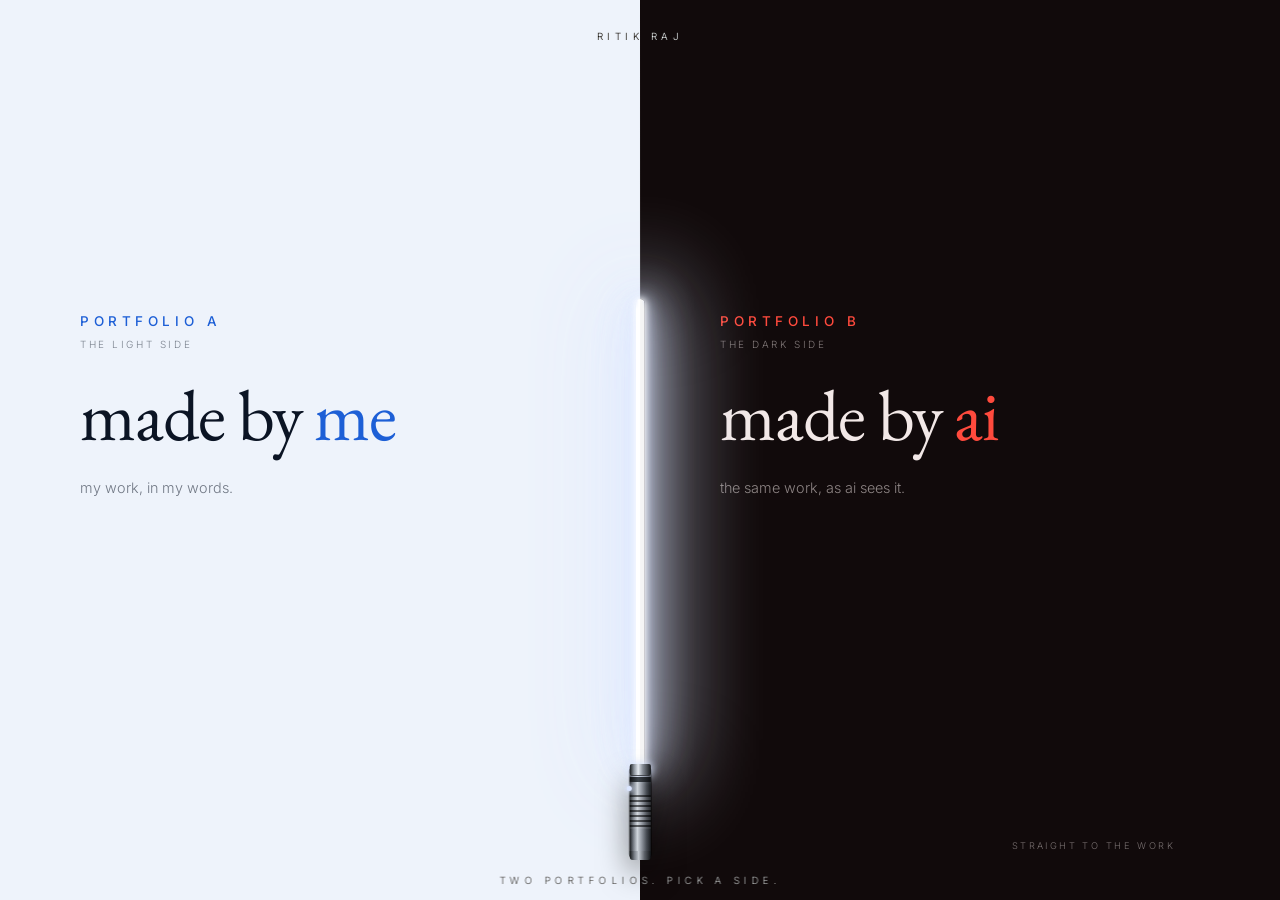
==== commit e955d11a: "Portfolio A goes blue, and text selection works again Selecting text did nothing visible anywhere on" ====
--- a/portfolio/index.html
+++ b/portfolio/index.html
@@ -11,7 +11,7 @@
      og:image must be absolute, so change SITE below if the domain changes. -->
 <link rel="icon" href="assets/meta/favicon.svg" type="image/svg+xml">
 <link rel="apple-touch-icon" href="assets/meta/favicon-180.png">
-<meta name="theme-color" content="#07100b">
+<meta name="theme-color" content="#060b14">
 <meta property="og:type" content="website">
 <meta property="og:site_name" content="ritik raj">
 <meta property="og:title" content="ritik raj · staff product designer">
@@ -28,7 +28,6 @@
 
 <!-- ============================================================
      FONTS — portfolio A only. portfolio B loads its own, lazily.
-       --font-hand    Caveat        (the greeting)
        --font-display EB Garamond   (headlines · old-style)
        --font-body    Inter         (everything else)
      alternates are listed in app.css § 00.
@@ -43,7 +42,7 @@
   var d = document.documentElement;
   var m = localStorage.getItem('rr-mode');
   if (!m) m = matchMedia('(prefers-color-scheme: light)').matches ? 'light' : 'dark';
-  d.setAttribute('data-theme', 'green');
+  d.setAttribute('data-theme', 'blue');
   d.setAttribute('data-mode',  m);
   /* side b keeps one preference of its own: light or dark, no palettes */
   var pb = localStorage.getItem('rr-pb-mode');
@@ -69,7 +68,7 @@
 #veil{
   position:fixed; inset:0; z-index:999;
   display:grid; place-items:center;
-  background:var(--ink,#07100b);
+  background:var(--ink,#060b14);
   transform:translateY(0);
   will-change:transform;
 }
@@ -202,19 +201,23 @@
     <!-- ─────────────── 01 · INTRO ─────────────── -->
     <section class="panel panel--intro" data-label="intro" data-bubbles>
       <div class="panel__in">
-        <p class="greet" data-reveal="1">hi, i am</p>
-        <h1 class="name" data-reveal="2">ritik<span class="name__dot">.</span></h1>
-        <p class="role" data-reveal="3">staff product designer</p>
-        <p class="lede" data-reveal="4">
-          the more complex the problem is, the more i love them. i am a ux architect and a
-          design system expert. also a frontend engineer by training, which is the reason
-          my systems survive handoff. <b>eight years</b> across b2b saas, enterprise
-          platforms, marketplace and supply chain.
+        <p class="who" data-reveal="1">ritik raj<i></i>staff product designer</p>
+
+        <!-- one line. the role types itself out and swaps, so the claim is
+             three jobs without three blocks of copy. the slot is sized to the
+             longest word, so nothing below it moves while it types. -->
+        <h1 class="ty" data-reveal="2">
+          <span class="ty__fix">kickass</span><span class="ty__slot" aria-hidden="true"><span class="ty__sizer">product owner</span><span class="ty__live"><span class="ty__out" id="typeOut"></span><i class="ty__caret"></i></span></span>
+          <span class="ty__read">designer, developer, product owner</span>
+        </h1>
+
+        <p class="lede" data-reveal="3">
+          a senior product designer who used to write frontend, and picked it back up.
+          i deploy and host on firebase, work with firestore and the data behind the
+          screens, and build with coded components, so i know what a framework can
+          carry before i design something it cannot.
         </p>
-        <p class="lede lede--sub" data-reveal="5">
-          i bridge the gap between engineering, design, product and business.
-        </p>
-      </div>
+
       <!-- keywords drifting in the empty half. built by app.js → Bubbles -->
       <div class="bubbles" id="bubbles" aria-hidden="true"></div>
 
@@ -225,11 +228,13 @@
     </section>
 
     <!-- ─────────────── 02 · FEATURED CASE STUDIES ───────────────
-         Heading, then six case study cards, then the journey as a card of its own below the grid. Each card is one link:
-         a tag, the problem in the serif, one short line on how it landed.
+         Tabs, then the case studies as a sideways scroller at every width, then
+         the journey as a card of its own below it. Each card is one link: the
+         project name, the problem in the serif, one short line on how it landed.
          Keep that line to one sentence and no more than one number or three.
-         Below 1100px the cards are a sideways slider with a dot per card under it
-         (built by app.js → Proj, one dot per card, nothing to register).
+         The tabs filter on data-tags, and the dots follow whatever is showing
+         (both built by app.js → Proj). To add a card, copy one and give it tags
+         that already exist in the tab row: six tabs is the ceiling.
          ──────────────────────────────────────────────────── -->
     <section class="panel panel--proj" data-label="case studies">
       <div class="panel__in proj">
@@ -237,45 +242,53 @@
           <span class="proj__tag" data-reveal="1">featured case studies</span>
           <h2 class="proj__title" data-reveal="2">some of my works</h2>
         </header>
-        <div class="proj__grid" id="projGrid" data-reveal="3" data-scroll-x>
-          <a class="proj-card" href="case/email-builder.html?v=a">
-            <ul class="proj-card__tags"><li class="is-name">email builder</li><li class="is-flag">flagship</li></ul>
+        <div class="proj__tabs" id="projTabs" role="group" aria-label="filter the case studies" data-reveal="3">
+          <button type="button" class="proj__tab is-on" data-filter="all" aria-pressed="true">all</button>
+          <button type="button" class="proj__tab" data-filter="systems" aria-pressed="false">systems</button>
+          <button type="button" class="proj__tab" data-filter="0 to 1" aria-pressed="false">0 to 1</button>
+          <button type="button" class="proj__tab" data-filter="research" aria-pressed="false">research</button>
+          <button type="button" class="proj__tab" data-filter="b2b apps" aria-pressed="false">b2b apps</button>
+        </div>
+        <div class="proj__grid" id="projGrid" data-reveal="4" data-scroll-x>
+          <a class="proj-card" href="case/email-builder.html?v=a" data-tags="0 to 1,research">
+            <span class="proj-card__name">email builder</span>
             <h3 class="proj-card__head">the email customization problem</h3>
             <p class="proj-card__line">75.2% adoption, a 5.4% churn-save and $2M+ in new ARR.</p>
-            <span class="proj-card__go">read the case study <svg viewBox="0 0 28 8" aria-hidden="true"><path d="M0 4h26M22 1l4 3-4 3" fill="none" stroke="currentColor" stroke-width="1"/></svg></span>
+            <svg class="proj-card__arrow" viewBox="0 0 28 8" aria-hidden="true"><path d="M0 4h26M22 1l4 3-4 3" fill="none" stroke="currentColor" stroke-width="1"/></svg>
           </a>
-          <a class="proj-card" href="case/builder-framework.html?v=a">
-            <ul class="proj-card__tags"><li class="is-name">builder framework</li></ul>
+          <a class="proj-card" href="case/builder-framework.html?v=a" data-tags="systems">
+            <span class="proj-card__name">builder framework</span>
             <h3 class="proj-card__head">the every builder is its own product problem</h3>
             <p class="proj-card__line">four products now run on one interaction model.</p>
-            <span class="proj-card__go">read the case study <svg viewBox="0 0 28 8" aria-hidden="true"><path d="M0 4h26M22 1l4 3-4 3" fill="none" stroke="currentColor" stroke-width="1"/></svg></span>
+            <svg class="proj-card__arrow" viewBox="0 0 28 8" aria-hidden="true"><path d="M0 4h26M22 1l4 3-4 3" fill="none" stroke="currentColor" stroke-width="1"/></svg>
           </a>
-          <a class="proj-card" href="case/design-system.html?v=a">
-            <ul class="proj-card__tags"><li class="is-name">design system 3.0</li><li class="is-flag">flagship</li></ul>
+          <a class="proj-card" href="case/design-system.html?v=a" data-tags="systems">
+            <span class="proj-card__name">design system 3.0</span>
             <h3 class="proj-card__head">the design is the bottleneck problem</h3>
             <p class="proj-card__line">under 1% detach rate, and 3.6M insertions in six months.</p>
-            <span class="proj-card__go">read the case study <svg viewBox="0 0 28 8" aria-hidden="true"><path d="M0 4h26M22 1l4 3-4 3" fill="none" stroke="currentColor" stroke-width="1"/></svg></span>
+            <svg class="proj-card__arrow" viewBox="0 0 28 8" aria-hidden="true"><path d="M0 4h26M22 1l4 3-4 3" fill="none" stroke="currentColor" stroke-width="1"/></svg>
           </a>
-          <a class="proj-card" href="case/property-intelligence.html?v=a">
-            <ul class="proj-card__tags"><li class="is-name">property intelligence</li></ul>
+          <a class="proj-card" href="case/property-intelligence.html?v=a" data-tags="0 to 1">
+            <span class="proj-card__name">property intelligence</span>
             <h3 class="proj-card__head">the commission nobody could see problem</h3>
             <p class="proj-card__line">agent rosters grew ~30%, at no seat cost to the owner.</p>
-            <span class="proj-card__go">read the case study <svg viewBox="0 0 28 8" aria-hidden="true"><path d="M0 4h26M22 1l4 3-4 3" fill="none" stroke="currentColor" stroke-width="1"/></svg></span>
+            <svg class="proj-card__arrow" viewBox="0 0 28 8" aria-hidden="true"><path d="M0 4h26M22 1l4 3-4 3" fill="none" stroke="currentColor" stroke-width="1"/></svg>
           </a>
-          <a class="proj-card" href="case/final-inspection.html?v=a">
-            <ul class="proj-card__tags"><li class="is-name">final inspection</li><li>fashinza</li></ul>
+          <a class="proj-card" href="case/final-inspection.html?v=a" data-tags="b2b apps,research">
+            <span class="proj-card__name">final inspection</span>
             <h3 class="proj-card__head">the final inspection failure problem</h3>
             <p class="proj-card__line">shipment failures fell from over 20% to about 7% in three months.</p>
-            <span class="proj-card__go">read the case study <svg viewBox="0 0 28 8" aria-hidden="true"><path d="M0 4h26M22 1l4 3-4 3" fill="none" stroke="currentColor" stroke-width="1"/></svg></span>
+            <svg class="proj-card__arrow" viewBox="0 0 28 8" aria-hidden="true"><path d="M0 4h26M22 1l4 3-4 3" fill="none" stroke="currentColor" stroke-width="1"/></svg>
           </a>
-          <a class="proj-card" href="case/qapp.html?v=a">
-            <ul class="proj-card__tags"><li class="is-name">q-app</li><li>fashinza</li></ul>
+          <a class="proj-card" href="case/qapp.html?v=a" data-tags="b2b apps,research">
+            <span class="proj-card__name">q-app</span>
             <h3 class="proj-card__head">the defects problem that affected revenue</h3>
             <p class="proj-card__line">one tap to pass a piece, on a tablet at the line, in 100+ factories.</p>
-            <span class="proj-card__go">read the case study <svg viewBox="0 0 28 8" aria-hidden="true"><path d="M0 4h26M22 1l4 3-4 3" fill="none" stroke="currentColor" stroke-width="1"/></svg></span>
+            <svg class="proj-card__arrow" viewBox="0 0 28 8" aria-hidden="true"><path d="M0 4h26M22 1l4 3-4 3" fill="none" stroke="currentColor" stroke-width="1"/></svg>
           </a>
         </div>
         <div class="proj__dots" id="projDots" aria-hidden="true"></div>
+        <p class="vh" id="projCount" aria-live="polite"></p>
         <!-- the journey: not a case study, so it sits outside the grid and the slider -->
         <a class="proj-journey" href="journey.html" data-reveal="4">
           <span class="proj-journey__tag">journey · 2018 to now</span>
@@ -589,7 +602,7 @@
             <p class="pb-block__label">what he did</p>
             <p class="pb-block__text">
               spent twelve months collecting 530+ signals out of support, sales and
-              product usage, compressed them into four structural themes, and went
+              product usage, read them as one body of evidence, and went
               proposal-to-launch in ten weeks.
             </p>
           </div>
@@ -678,7 +691,7 @@
             <p class="pb-block__label">what he did</p>
             <p class="pb-block__text">
               token architecture in figma variables, 120+ coded components against 1,000+
-              figma components, multi-theme, multi-context, wcag 2.1 aa, benchmarked
+              figma components, multi-theme, multi-context, benchmarked
               against atlassian, polaris, lightning and spectrum.
             </p>
           </div>
--- a/portfolio/assets/css/theme.css
+++ b/portfolio/assets/css/theme.css
@@ -36,7 +36,6 @@
   --hero-accent:#ff4a3d; --hero-accent-light:#15803d;
   --hero-glow:rgba(255,74,61,.17); --hero-line:rgba(150,150,150,.45);
 }
-:root[data-mode="light"],
 [data-theme="green"][data-mode="light"]{
   --ink:#f2f8f3; --ink-2:#e5f0e8;
   --paper:#0b1a11; --paper-2:#12281a;
@@ -51,6 +50,47 @@
   --veil-light:rgba(242,248,243,.14);
   --plate-a:rgba(12,26,18,.05);
   --plate-b:rgba(21,128,61,.07);
+}
+
+/* ── BLUE ─────────────────────────────────────────────────────────────────
+   portfolio a's palette. the door's a side, the lightsaber, the veil and
+   the case studies all take it. */
+[data-theme="blue"]{
+  --ink:#060b14; --ink-2:#0a1220;
+  --paper:#e8eef8; --paper-2:#d6e1f2;
+  --cream:#e4ebf6;
+  --cream-dim:rgba(228,235,246,.58);
+  --cream-faint:rgba(228,235,246,.15);
+  --gold:#4d9fff;                        /* the accent. named gold for history */
+  --gold-soft:rgba(77,159,255,.3);
+  --gold-half:rgba(77,159,255,.5);
+  --gold-glow:rgba(77,159,255,.15);
+  --accent-deep:#1d4ed8;
+  --veil-light:rgba(6,11,20,.07);
+  --plate-a:rgba(228,235,246,.05);
+  --plate-b:rgba(77,159,255,.06);
+
+  /* the door: a takes the blue, b keeps its red */
+  --hero-dark:#110a0b; --hero-light:#eef3fb;
+  --hero-fg-dark:#f2e8e7; --hero-fg-light:#0b1424;
+  --hero-accent:#ff4a3d; --hero-accent-light:#1d5fd6;
+  --hero-glow:rgba(255,74,61,.17); --hero-line:rgba(150,150,150,.45);
+}
+:root[data-mode="light"],
+[data-theme="blue"][data-mode="light"]{
+  --ink:#f3f6fb; --ink-2:#e6edf7;
+  --paper:#0a1424; --paper-2:#12213a;
+  --cream:#0b1424;
+  --cream-dim:rgba(11,20,36,.66);
+  --cream-faint:rgba(11,20,36,.14);
+  --gold:#1d5fd6;
+  --gold-soft:rgba(29,95,214,.22);
+  --gold-half:rgba(29,95,214,.5);
+  --gold-glow:rgba(29,95,214,.1);
+  --accent-deep:#8ab8ff;
+  --veil-light:rgba(243,246,251,.14);
+  --plate-a:rgba(11,20,36,.05);
+  --plate-b:rgba(29,95,214,.07);
 }
 
 /* ── RED ────────────────────────────────────────────────────────────────── */
@@ -325,3 +365,15 @@
 @media (prefers-reduced-motion:reduce){
   .theme__swatch i,.theme__mode{transition:none}
 }
+
+/* ── selection ────────────────────────────────────────────────────────────
+   literal colours, deliberately no var(). chrome no longer resolves custom
+   properties inside ::selection the way it does on the page, and an
+   unresolved background is transparent: text could be selected but the
+   highlight was invisible, in both modes. one line per palette in use. */
+[data-theme="blue"] ::selection{background:rgba(77,159,255,.34);color:#e4ebf6}
+[data-theme="blue"][data-mode="light"] ::selection{background:rgba(29,95,214,.2);color:#0b1424}
+[data-theme="green"] ::selection{background:rgba(67,224,138,.3);color:#e6f1e8}
+[data-theme="green"][data-mode="light"] ::selection{background:rgba(21,128,61,.24);color:#0c1a12}
+[data-theme="red"] ::selection{background:rgba(255,81,71,.32);color:#f4e6e4}
+[data-theme="red"][data-mode="light"] ::selection{background:rgba(196,45,34,.22);color:#1c0c0a}
--- a/portfolio/assets/css/app.css
+++ b/portfolio/assets/css/app.css
@@ -53,7 +53,7 @@
 a{color:inherit;text-decoration:none}
 button{font:inherit;color:inherit;background:none;border:0;cursor:pointer}
 em{font-style:italic}
-::selection{background:var(--gold);color:var(--ink)}
+/* selection colours live in theme.css, as literal values: see the note there */
 
 /* ── 02 · HERO ──────────────────────────────────────────────────────────── */
 .hero{
@@ -266,7 +266,7 @@
 }
 /* it rides the seam. hovering a side grows that panel to 65%, so the blade
    travels with the edge instead of being left behind at half-way. */
-.hero.hot-a .saber{left:65%; --saber:#2bff6d}    /* a · the light side */
+.hero.hot-a .saber{left:65%; --saber:#2f8cff}    /* a · the light side, blue */
 .hero.hot-b .saber{left:35%; --saber:#ff2a1c}    /* b · the dark side  */
 .hero.pick-a .saber{left:100%}
 .hero.pick-b .saber{left:0}
@@ -544,25 +544,6 @@
 }
 
 /* ── 07 · INTRO ─────────────────────────────────────────────────────────── */
-.greet{
-  font-family:var(--font-hand);
-  font-size:clamp(2rem,4.6vw,3.4rem);
-  color:var(--gold);
-  line-height:1; margin-bottom:.4rem;
-}
-.name{
-  font-family:var(--font-display);
-  font-weight:400;
-  font-size:clamp(5rem,16.5vw,14.5rem);
-  line-height:.86;
-  letter-spacing:-.025em;
-}
-.name__dot{color:var(--gold)}
-.role{
-  margin-top:1.6rem;
-  font-size:.7rem; letter-spacing:.42em; text-transform:uppercase;
-  opacity:.5;
-}
 .lede{
   margin-top:2.2rem; max-width:38rem;
   font-size:clamp(.95rem,1.15vw,1.05rem); line-height:1.85;
@@ -827,44 +808,63 @@
 }
 .proj__title em{font-style:normal;color:var(--gold)}
 
+/* tabs: the tags, as a filter. six is the ceiling, and one of them is all */
+.vh{position:absolute;width:1px;height:1px;overflow:hidden;clip:rect(0 0 0 0);white-space:nowrap}
+.proj__tabs{
+  display:flex; flex-wrap:wrap; gap:.4rem;
+  margin-bottom:1.4rem;
+}
+.proj__tab{
+  padding:.42rem .9rem;
+  border:1px solid var(--cream-faint); border-radius:999px;
+  background:none; color:var(--cream-dim); cursor:pointer;
+  font-size:.68rem; letter-spacing:.08em;
+  transition:color 320ms var(--ease-lux), border-color 320ms var(--ease-lux), background 320ms var(--ease-lux);
+}
+.proj__tab:hover{color:var(--cream);border-color:var(--cream-dim)}
+.proj__tab.is-on{color:var(--ink);background:var(--gold);border-color:var(--gold)}
+
+/* one sideways scroller at every width. the cards run off the right edge on
+   purpose: it is the only honest way to say there are more of them. */
 .proj__grid{
-  display:grid; grid-template-columns:repeat(3,minmax(0,1fr)); gap:1px;
-  background:var(--cream-faint); border:1px solid var(--cream-faint);
-}
+  display:flex; gap:.9rem;
+  overflow-x:auto; scroll-snap-type:x mandatory; scrollbar-width:none;
+  margin-right:calc(var(--gutter) * -1); padding-right:var(--gutter);
+  scroll-padding-left:0;
+}
+.proj__grid::-webkit-scrollbar{display:none}
 .proj-card{
   position:relative;
+  flex:0 0 clamp(17rem,30vw,25rem);
   display:flex; flex-direction:column;
-  min-height:11.5rem; padding:1.2rem 1.3rem 1.1rem;
+  min-height:15rem; padding:1.7rem 1.7rem 1.5rem;
+  border:1px solid var(--cream-faint);
   background:var(--ink); color:var(--cream);
-  transition:background 420ms var(--ease-lux);
-}
+  scroll-snap-align:start;
+  transition:background 420ms var(--ease-lux), border-color 420ms var(--ease-lux);
+}
+.proj-card[hidden]{display:none}
 .proj-card:hover,.proj-card:focus-visible{outline:none;background:var(--ink-2)}
-.proj-card__tags{display:flex;gap:.3rem;margin:0;padding:0;list-style:none}
-.proj-card__tags li{
-  padding:.18rem .42rem; border:1px solid var(--cream-faint); white-space:nowrap;
-  font-size:.5rem; letter-spacing:.14em; text-transform:uppercase; color:var(--cream-dim);
-}
-.proj-card__tags li.is-name{border-color:var(--gold-half);color:var(--gold)}
-.proj-card__tags li.is-flag{border-color:var(--cream-faint);color:var(--cream-dim)}
+.proj-card__name{
+  font-size:.56rem; letter-spacing:.24em; text-transform:uppercase; color:var(--gold);
+}
 .proj-card__head{
-  margin-top:1rem;
+  margin-top:1.5rem;
   font-family:var(--font-display); font-weight:400;
-  font-size:clamp(1.3rem,1.65vw,1.6rem); line-height:1.12; letter-spacing:-.01em;
+  font-size:clamp(1.35rem,1.9vw,1.75rem); line-height:1.15; letter-spacing:-.01em;
 }
 .proj-card__head em{font-style:normal;color:var(--gold)}
 .proj-card__line{
-  margin-top:.9rem;
-  font-size:.84rem; line-height:1.6; color:var(--cream-dim);
-}
-.proj-card__go{
-  display:inline-flex; align-items:center; gap:.7rem;
-  margin-top:auto; padding-top:1.4rem;
-  font-size:.54rem; letter-spacing:.26em; text-transform:uppercase;
-  color:var(--cream-dim); transition:color 420ms var(--ease-lux);
-}
-.proj-card__go svg{width:22px;height:8px;transition:transform 520ms var(--ease-lux)}
-.proj-card:hover .proj-card__go{color:var(--gold)}
-.proj-card:hover .proj-card__go svg{transform:translateX(6px)}
+  margin-top:.9rem; max-width:24rem;
+  font-size:.85rem; line-height:1.65; color:var(--cream-dim);
+}
+.proj-card__arrow{
+  width:26px;height:8px;margin-top:auto;padding-top:1.6rem;
+  color:var(--cream-faint);
+  transition:color 420ms var(--ease-lux), transform 520ms var(--ease-lux);
+}
+.proj-card:hover,.proj-card:focus-visible{outline:none;background:var(--ink-2);border-color:var(--gold-half)}
+.proj-card:hover .proj-card__arrow{color:var(--gold);transform:translateX(7px)}
 
 /* the journey: its own card under the grid, one line across on desktop */
 .proj-journey{
@@ -890,7 +890,7 @@
 .proj-journey:hover .proj-journey__go{color:var(--gold)}
 .proj-journey:hover .proj-journey__go svg{transform:translateX(6px)}
 
-.proj__dots{display:none}
+.proj__dots{display:flex;justify-content:center;gap:.2rem;margin-top:1.1rem}
 
 @media (min-width:1101px) and (max-height:820px){
   .proj__head{margin-bottom:1.1rem}
@@ -903,25 +903,25 @@
 /* below 1100px: a slider, with a dot per card */
 @media (max-width:1100px){
   .proj__head{margin-bottom:1.4rem}
-  .proj__grid{
-    display:flex; gap:.7rem; background:none; border:0;
-    overflow-x:auto; scroll-snap-type:x mandatory; scrollbar-width:none;
-    margin-right:calc(var(--gutter) * -1); padding-right:var(--gutter);
+  .proj-card{flex-basis:min(80vw,21rem);min-height:13.5rem;padding:1.4rem 1.35rem 1.2rem}
+  .proj__tabs{
+    flex-wrap:nowrap;overflow-x:auto;scrollbar-width:none;
+    margin-right:calc(var(--gutter) * -1);padding-right:var(--gutter);
   }
-  .proj__grid::-webkit-scrollbar{display:none}
-    .proj-card{flex:0 0 min(80vw,22rem);min-height:13rem;scroll-snap-align:start;border:1px solid var(--cream-faint)}
-  .proj__dots{display:flex;justify-content:center;gap:.2rem;margin-top:.9rem}
-  .proj__dots button{
-    display:grid; place-items:center;
-    width:1.6rem; height:1.6rem; padding:0; border:0; background:none; cursor:pointer;
-  }
-  .proj__dots button::after{
-    content:""; width:5px; height:5px; border-radius:50%;
-    background:var(--cream); opacity:.25;
-    transition:opacity 400ms ease, transform 500ms var(--ease-lux), background 400ms ease;
-  }
+  .proj__tabs::-webkit-scrollbar{display:none}
+  .proj__tab{white-space:nowrap}
   .proj__dots button.is-on::after{background:var(--gold);opacity:1;transform:scale(1.45)}
 }
+.proj__dots button{
+  display:grid; place-items:center;
+  width:1.6rem; height:1.6rem; padding:0; border:0; background:none; cursor:pointer;
+}
+.proj__dots button::after{
+  content:""; width:5px; height:5px; border-radius:50%;
+  background:var(--cream); opacity:.25;
+  transition:opacity 400ms ease, transform 500ms var(--ease-lux), background 400ms ease;
+}
+.proj__dots button.is-on::after{background:var(--gold);opacity:1;transform:scale(1.45)}
 @media (max-width:720px){
   .proj__title{font-size:clamp(1.7rem,7.4vw,2.3rem)}
   .proj-journey{grid-template-columns:1fr;gap:.45rem;padding:1rem 1.1rem}
@@ -1492,6 +1492,55 @@
 .more__grid{gap:0;background:none;border:0;border-top:1px solid var(--cream-faint);border-left:1px solid var(--cream-faint)}
 .more__grid > *{border-right:1px solid var(--cream-faint);border-bottom:1px solid var(--cream-faint)}
 @media (min-width:1101px){
-  .proj__grid{gap:0;background:none;border:0;border-top:1px solid var(--cream-faint);border-left:1px solid var(--cream-faint)}
-  .proj__grid > *{border-right:1px solid var(--cream-faint);border-bottom:1px solid var(--cream-faint)}
-}
+}
+
+/* ── intro ───────────────────────────────────────────────────────────────
+   The name used to be the headline at 14.5rem, which spent the whole panel
+   on something the reader already has from the tab title. It steps down to
+   this line, and the three roles take the headline. */
+.who{
+  display:flex;align-items:center;gap:.7rem;flex-wrap:wrap;
+  font-size:.7rem;letter-spacing:.42em;text-transform:uppercase;
+  color:var(--cream);opacity:.65;margin-bottom:2.2rem;
+}
+.who i{width:1.6rem;height:1px;background:var(--gold);opacity:.8}
+
+/* ── intro · the line ────────────────────────────────────────────────────
+   One line, and the role types itself out. The slot is held at the width of
+   the longest word so the tagline underneath never moves while it types.
+   The animation is decoration: a static, readable copy of all three words
+   sits behind it for screen readers, and reduced motion gets that instead. */
+.ty{
+  margin:0;max-width:38rem;
+  font-family:var(--font-display);font-weight:400;
+  font-size:clamp(1.9rem,4.4vw,3.3rem);line-height:1.1;letter-spacing:-.03em;
+  white-space:nowrap;
+}
+.ty__fix{color:var(--cream);margin-right:.3em}
+.ty__slot{display:inline-grid;vertical-align:baseline}
+.ty__sizer,.ty__live{grid-area:1/1;white-space:nowrap}
+.ty__sizer{visibility:hidden}
+.ty__out{color:var(--gold)}
+.ty__caret{
+  display:inline-block;width:.05em;height:.78em;margin-left:.07em;
+  vertical-align:-.04em;background:var(--gold);
+  animation:tyBlink 1.05s steps(1,end) infinite;
+}
+@keyframes tyBlink{0%,49%{opacity:1}50%,100%{opacity:0}}
+.ty__read{
+  position:absolute;width:1px;height:1px;overflow:hidden;
+  clip:rect(0 0 0 0);white-space:nowrap;
+}
+.lede{margin-top:2.2rem;max-width:36rem}
+
+/* narrow: "kickass product owner" will not sit on one line at any size worth
+   reading, so the break is made deliberate rather than left to chance. */
+@media (max-width:900px){
+  .who{margin-bottom:1.6rem;letter-spacing:.3em}
+  .ty__fix{display:block;margin-right:0}
+  .ty__slot{justify-items:start}
+  .lede{margin-top:1.6rem}
+}
+@media (prefers-reduced-motion:reduce){
+  .ty__caret{animation:none;opacity:.5}
+}
--- a/portfolio/assets/css/read.css
+++ b/portfolio/assets/css/read.css
@@ -17,6 +17,7 @@
   --pb-line:  #cfcbc0;
   --pb-red:  #d0241b;   /* the red pen: the dark side's colour, on paper */
   --pb-mark: #ffdd3c;   /* the highlighter it marks up with */
+  --pb-mark-ink:#121110; /* stays dark in both modes: it sits on yellow */
   --pb-tab:   #fff;      /* type on the black tab strip */
   --pb-veil:  rgba(233,231,224,.88);
   --pb-shadow:rgba(18,17,16,.06);
@@ -65,7 +66,7 @@
 }
 .pb.is-live{opacity:1;visibility:visible;transition:opacity 560ms ease, visibility 0s}
 .pb *{box-sizing:border-box}
-.pb ::selection{background:var(--pb-mark);color:var(--pb-ink)}
+[data-theme] .pb ::selection,[data-theme][data-mode] .pb ::selection{background:#ffdd3c;color:#121110}
 
 /* the graph-paper ground, parallaxed against the strip */
 .pb__grid{
